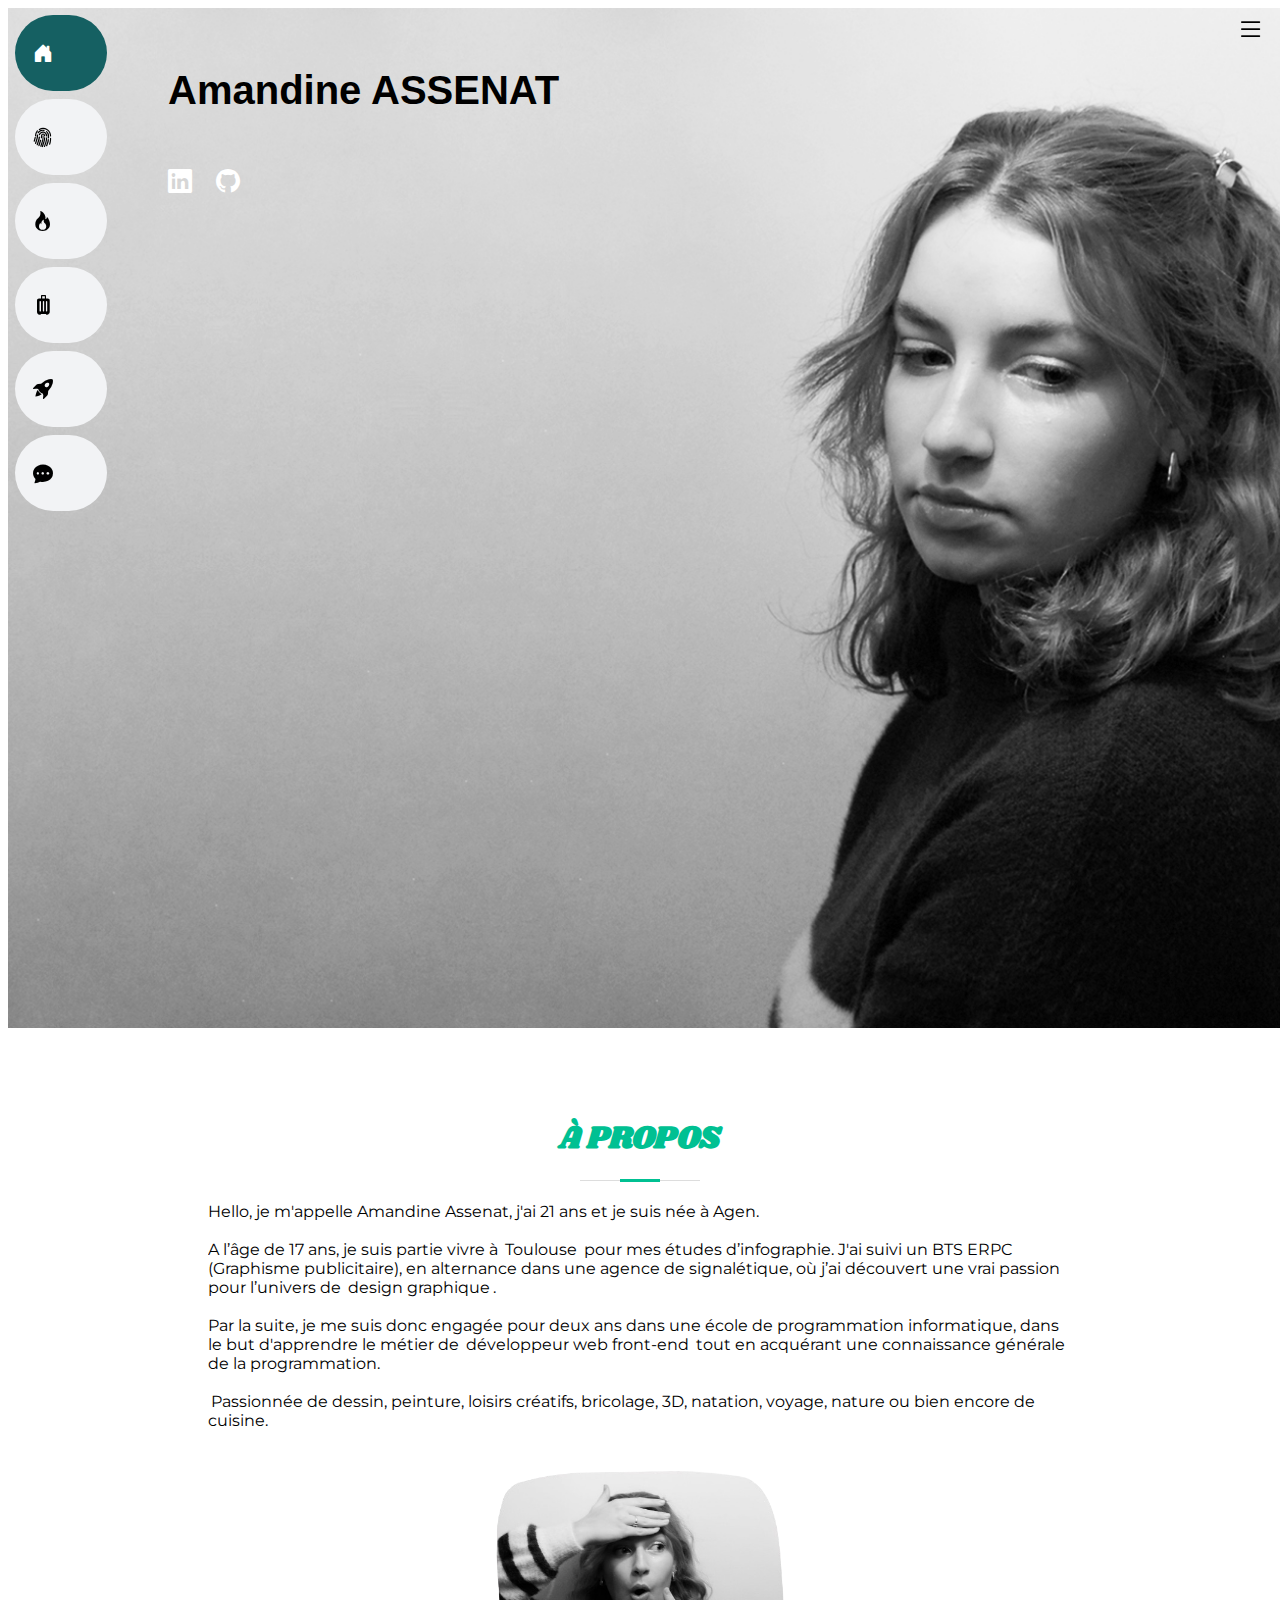
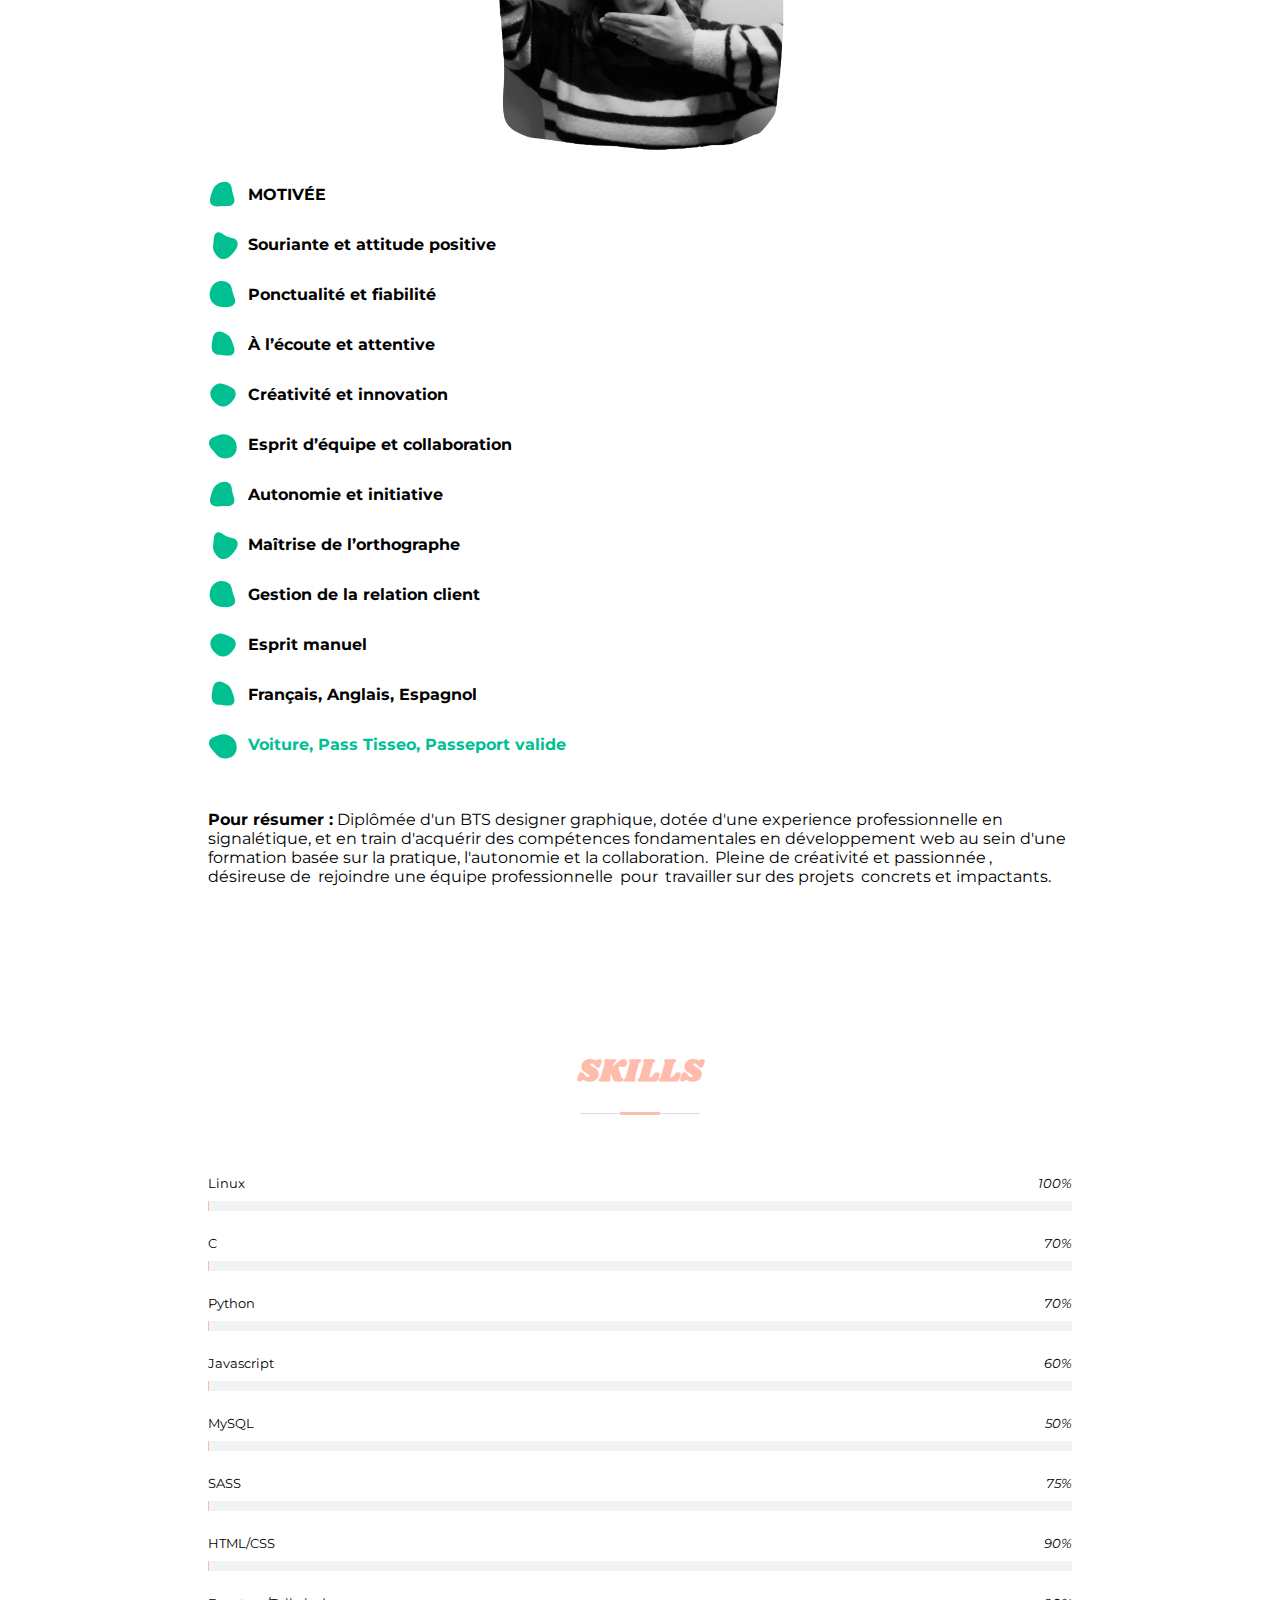
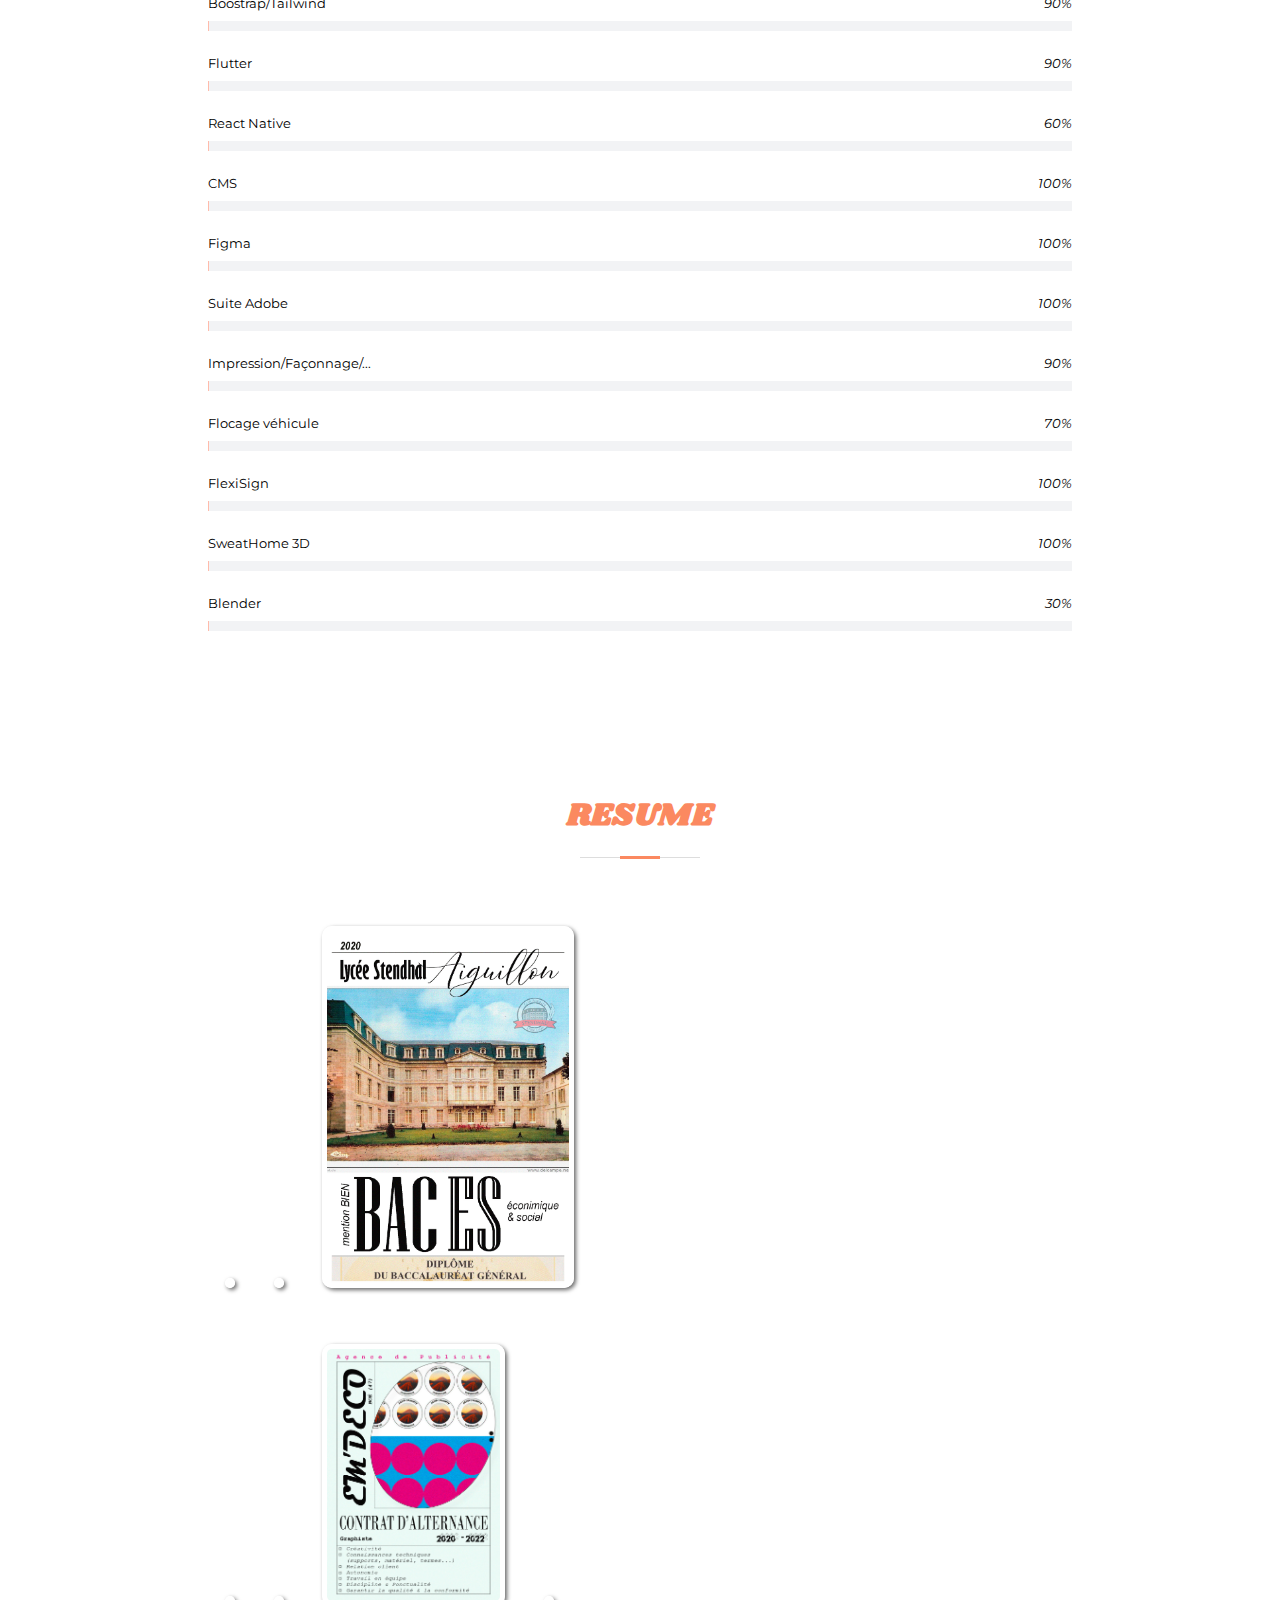
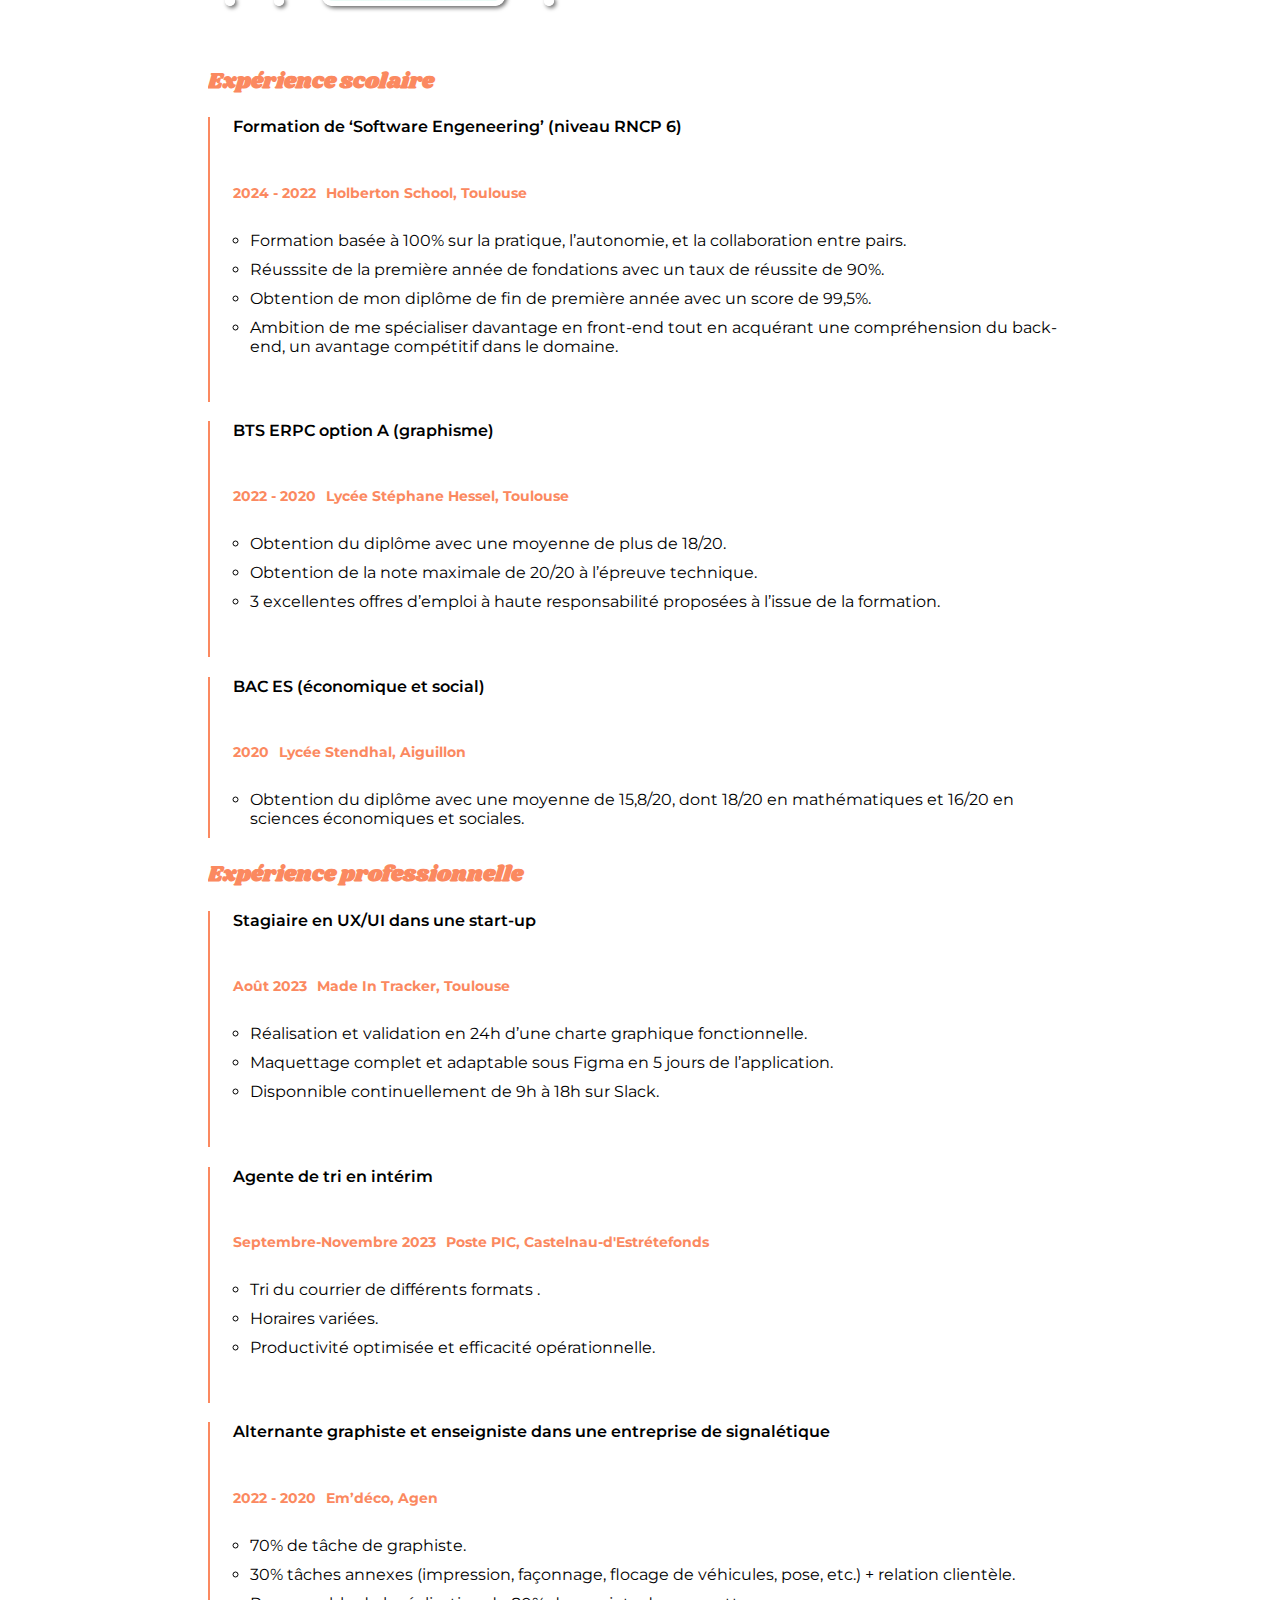
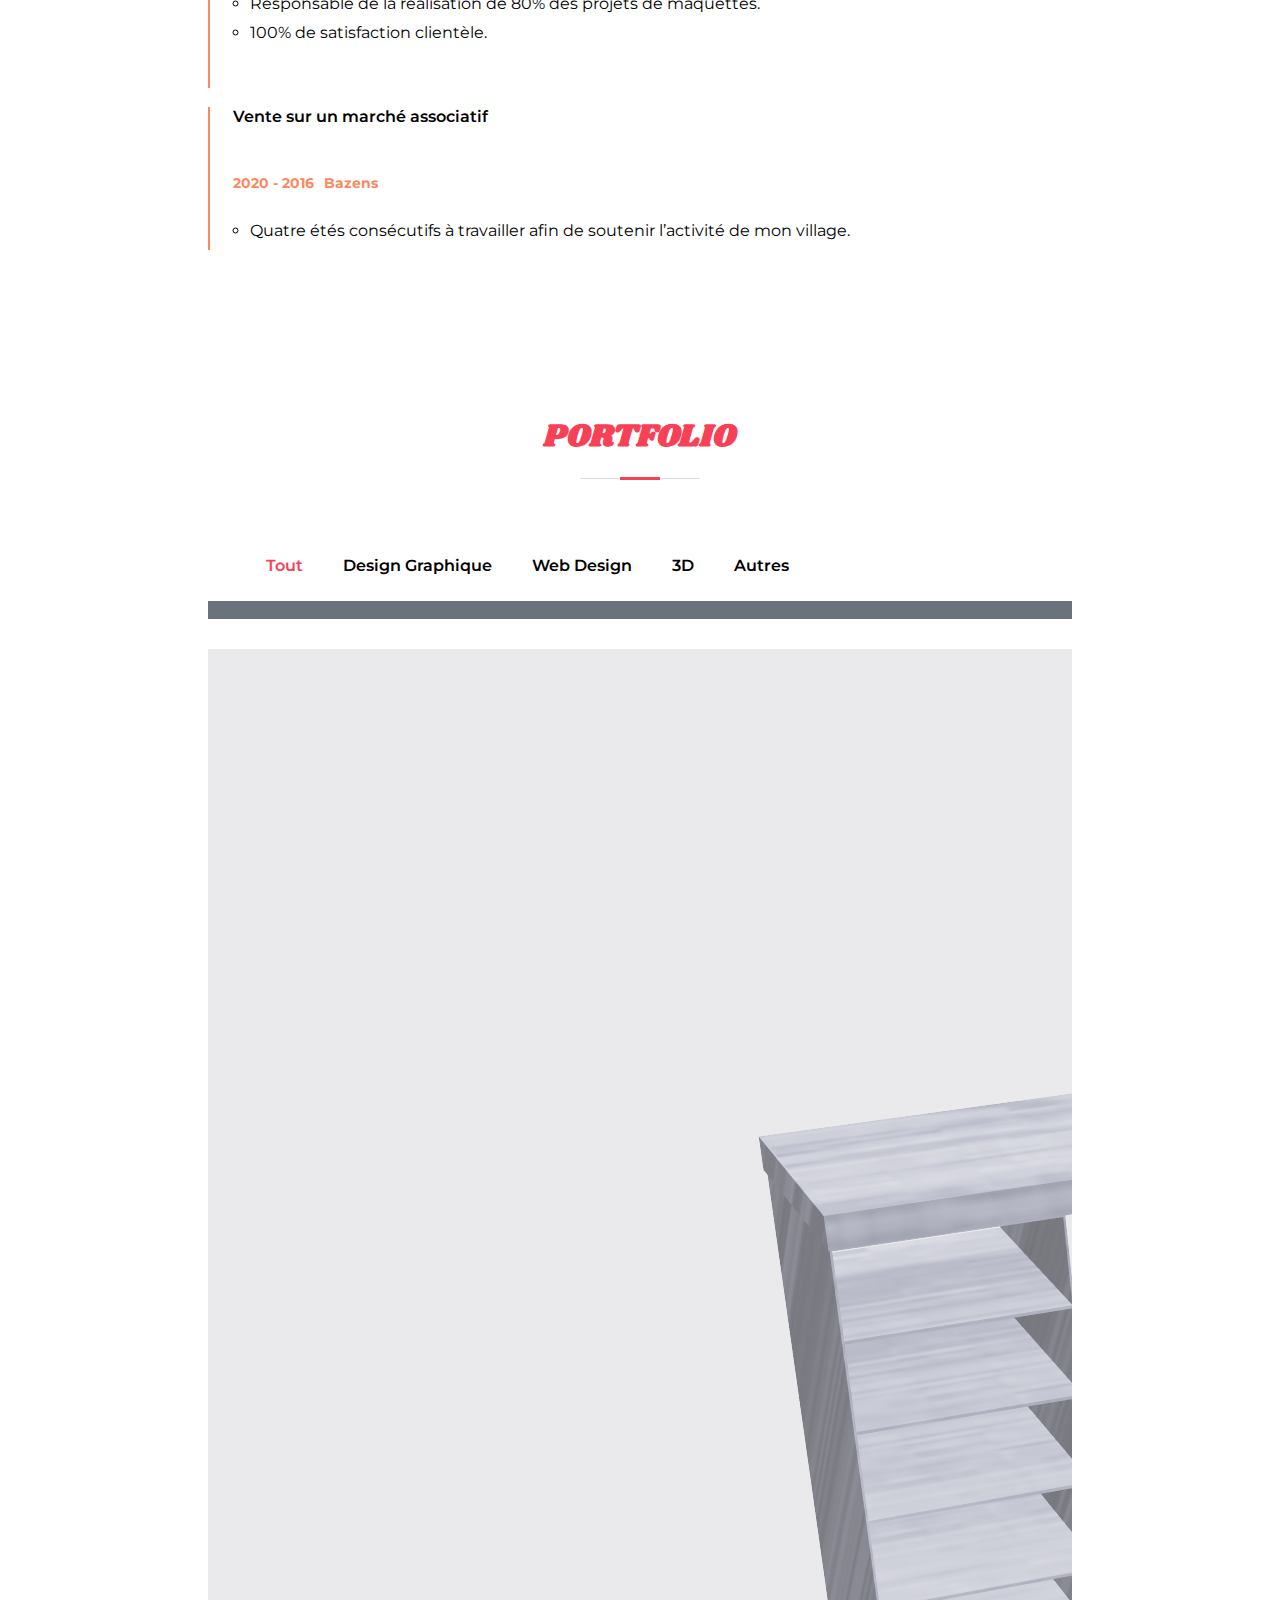
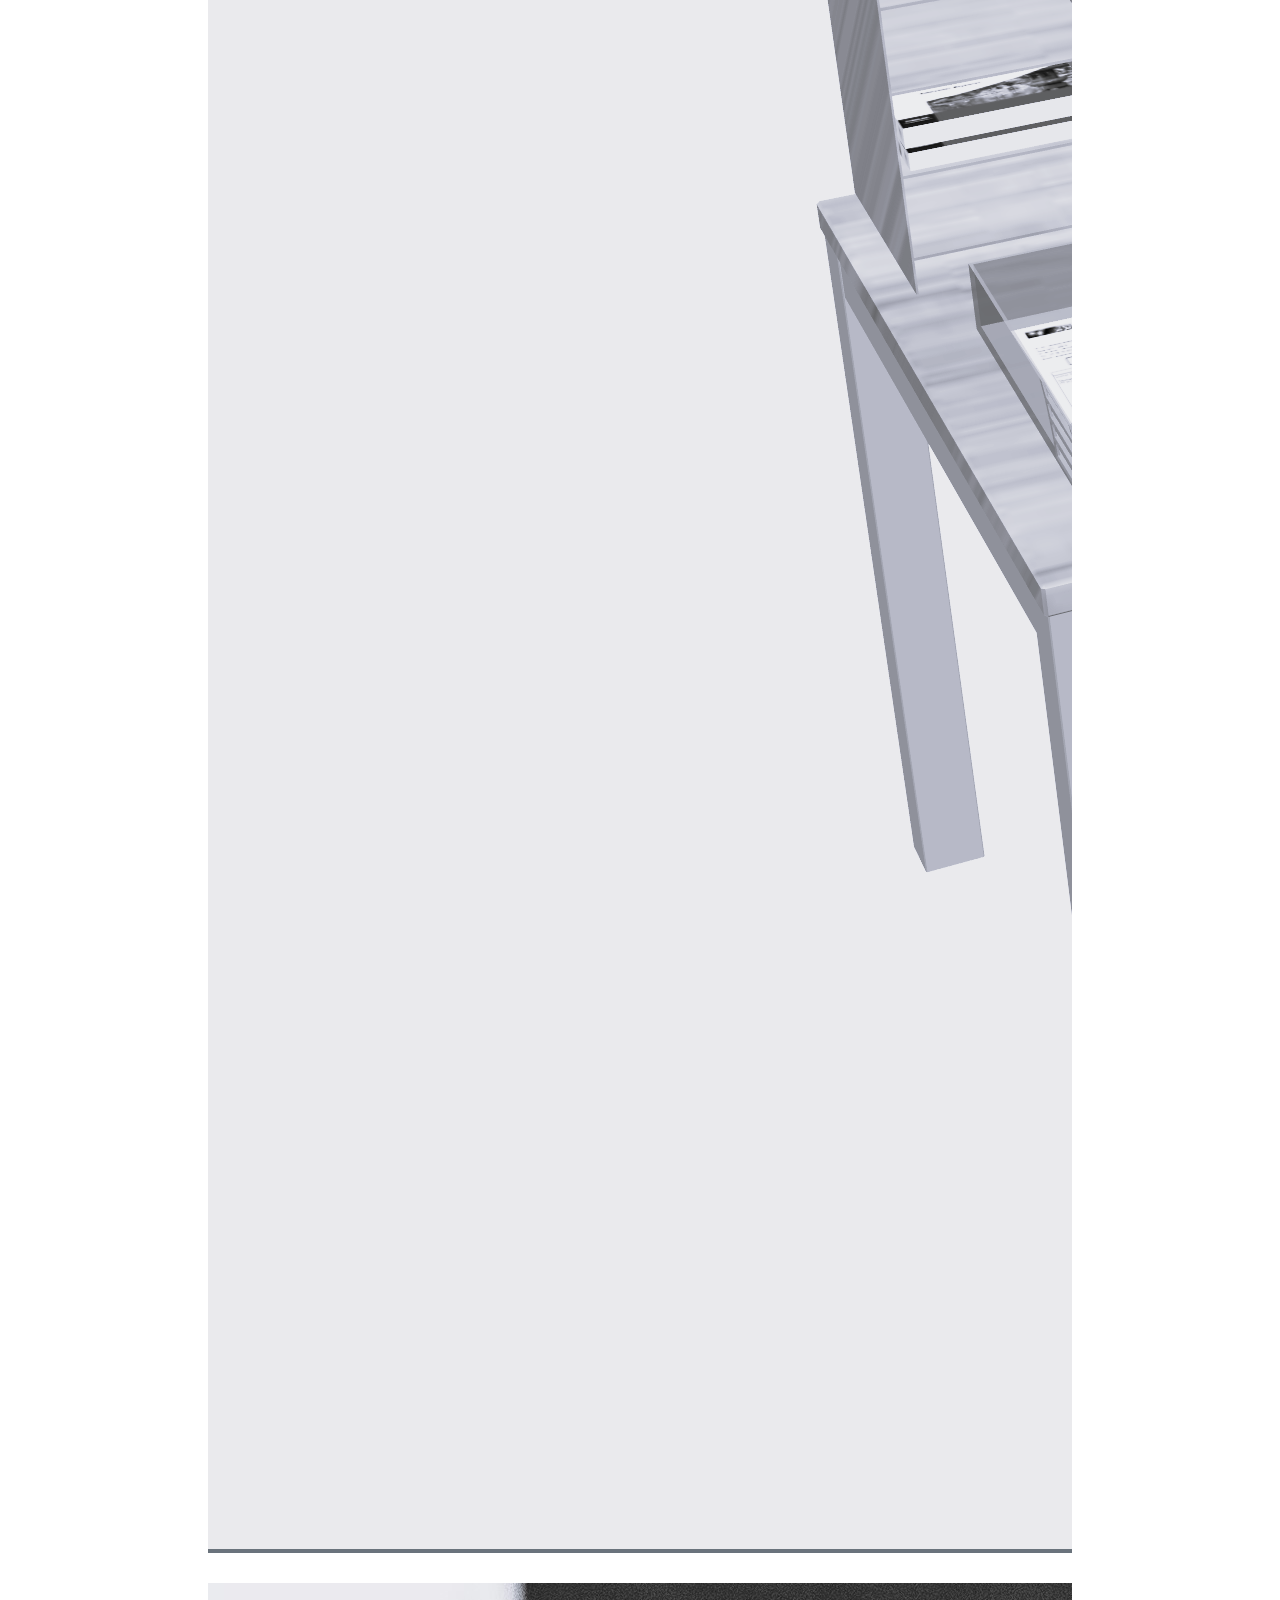
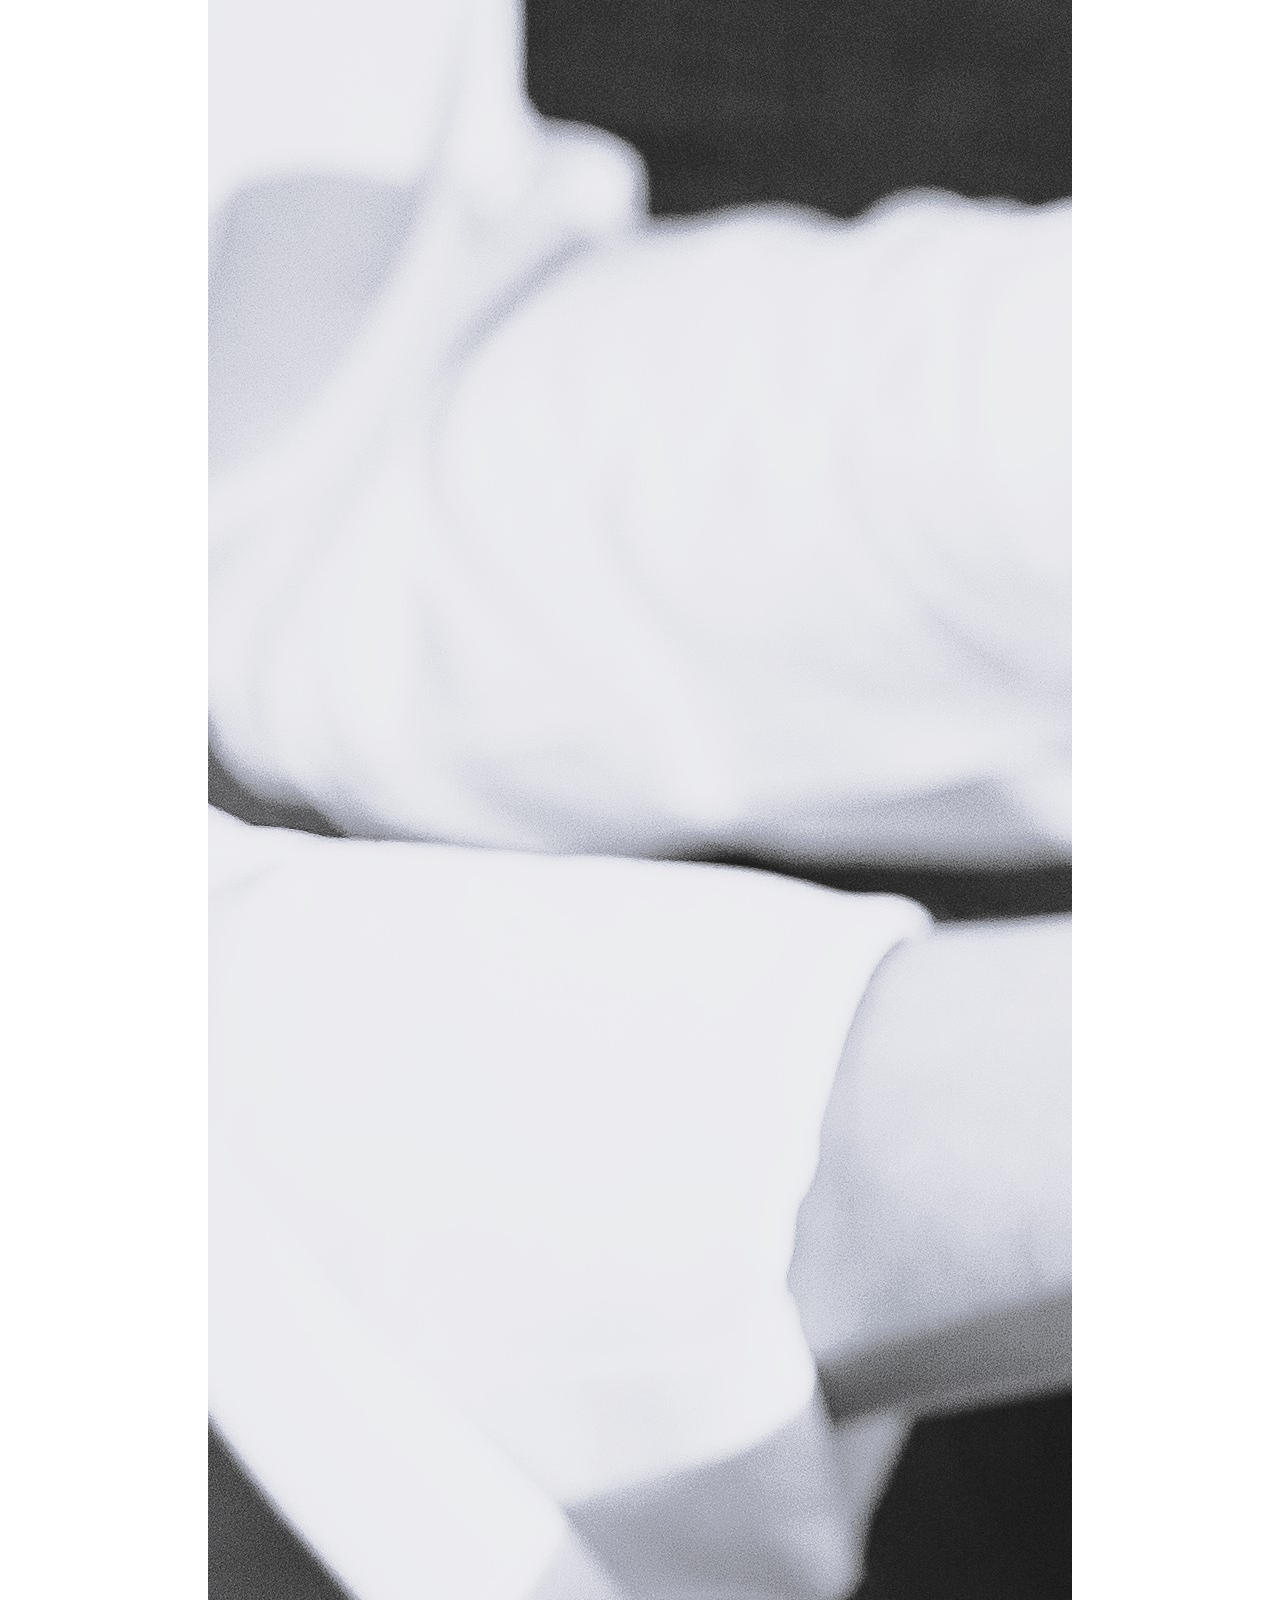
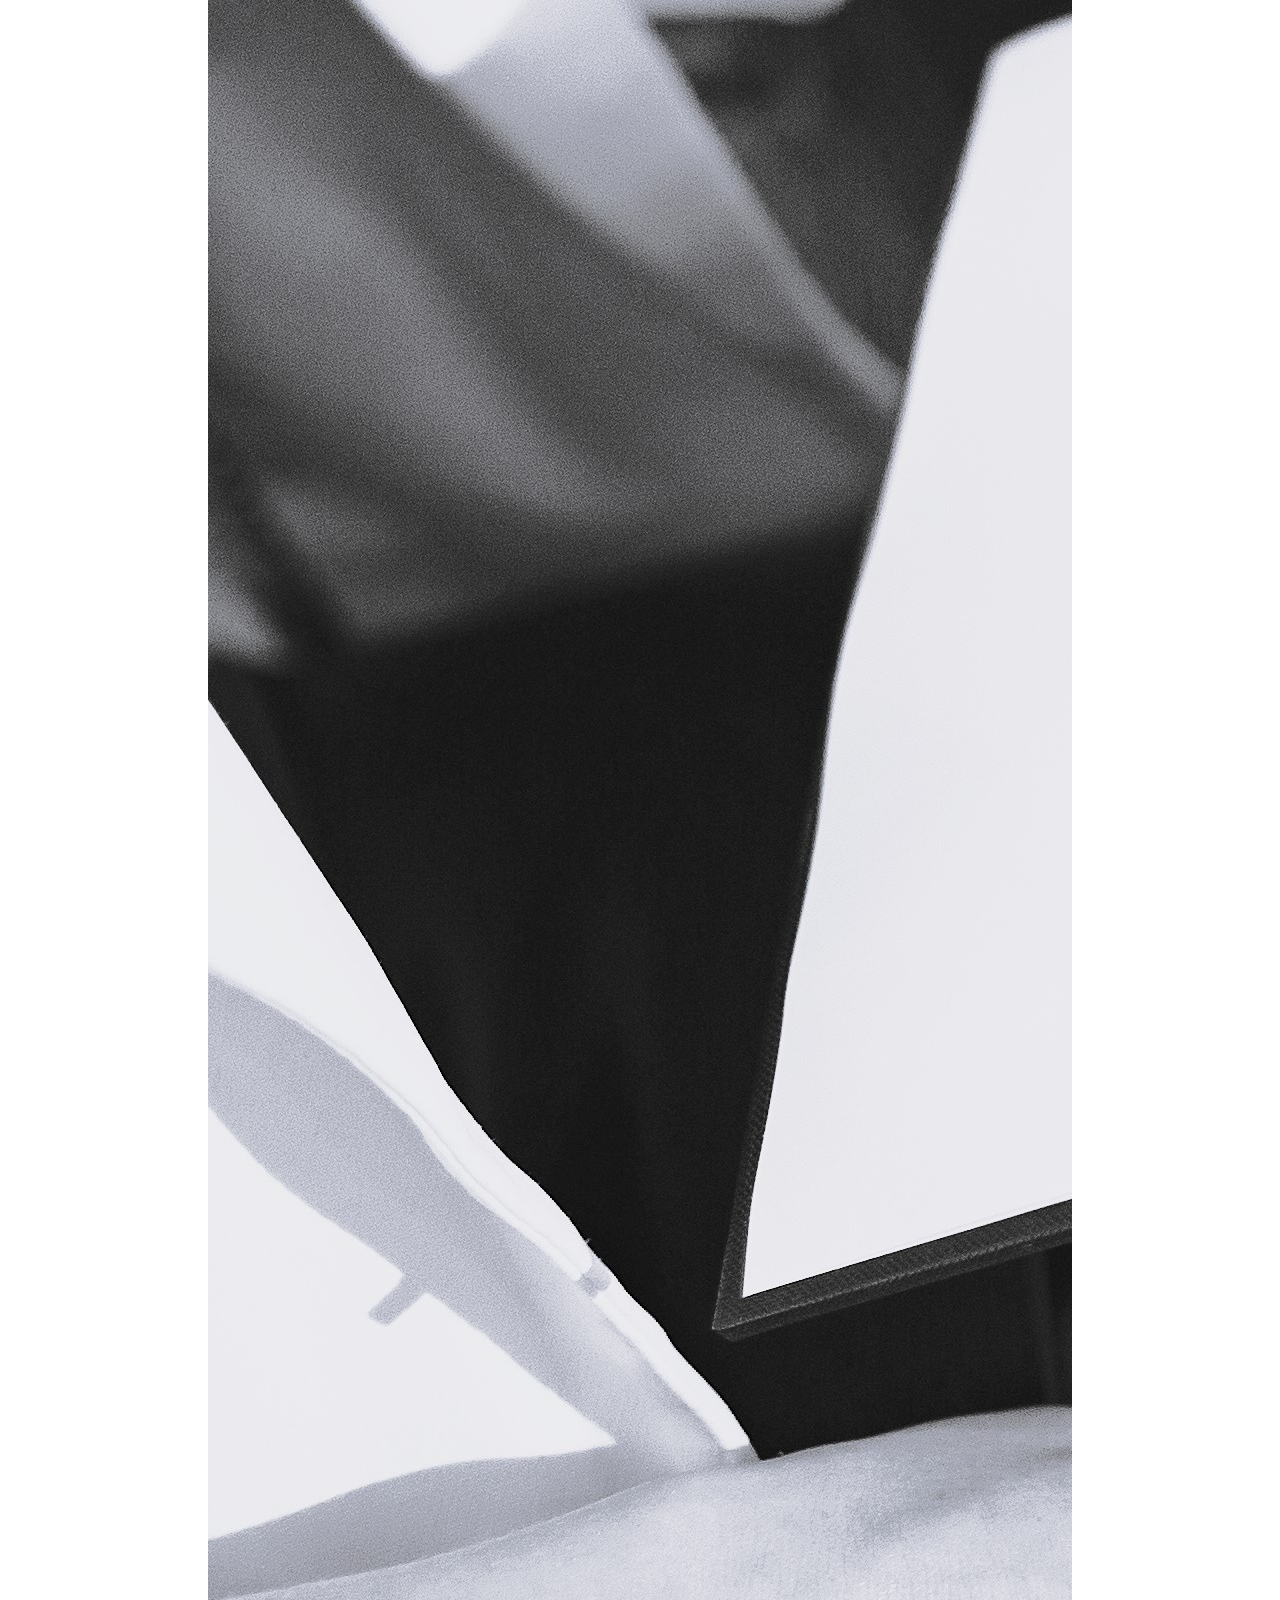
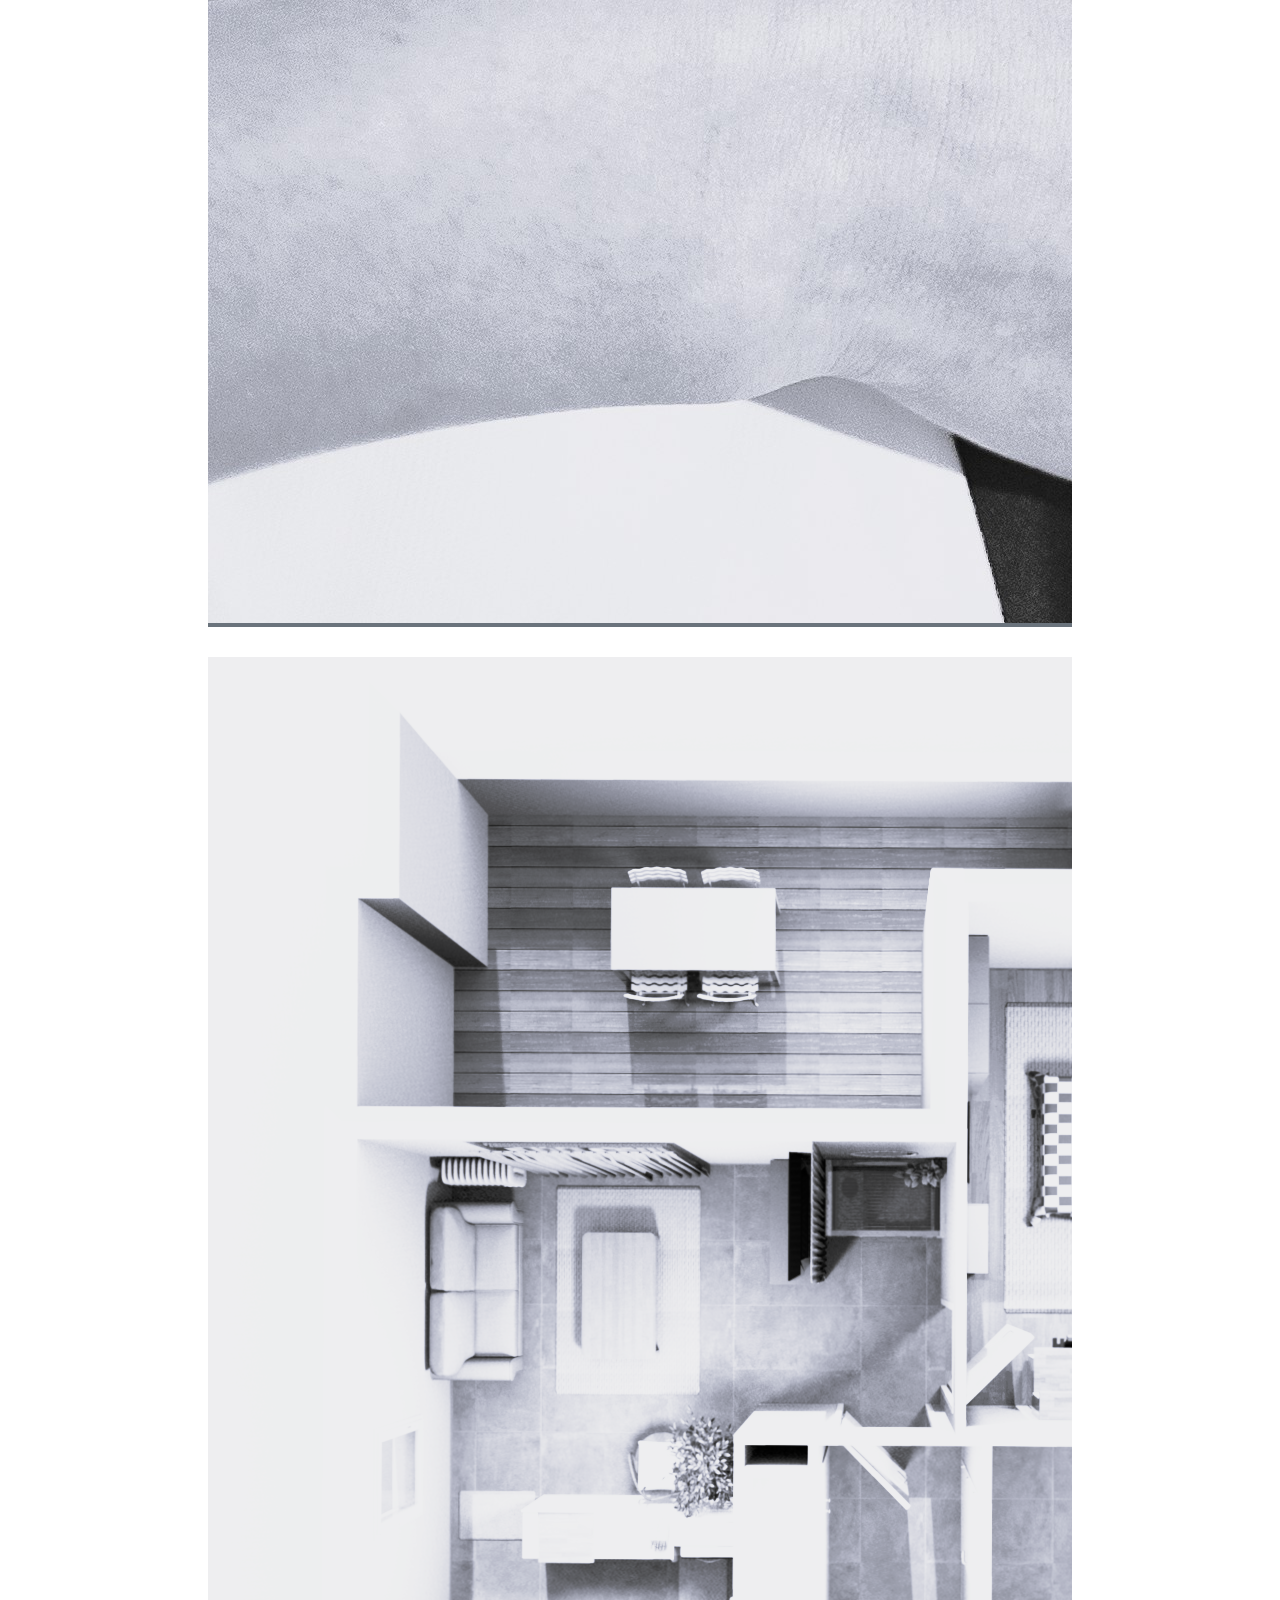
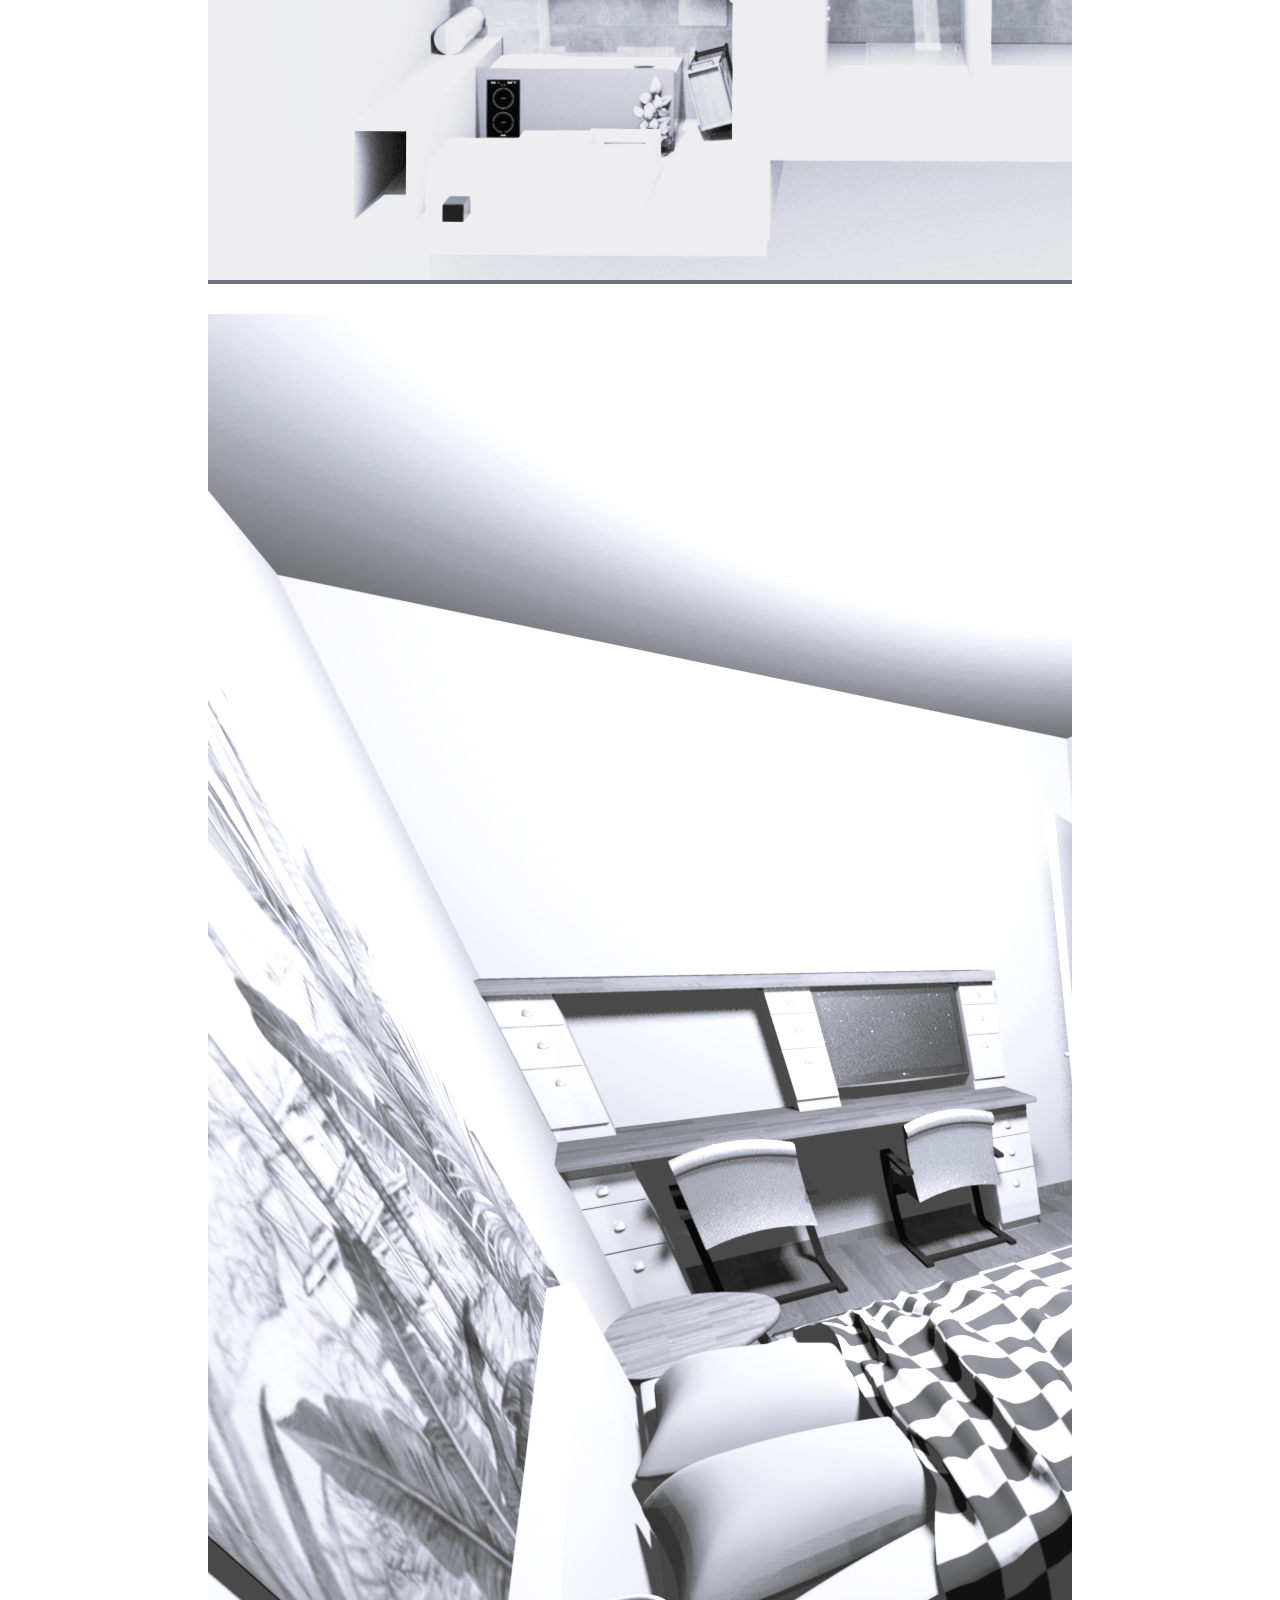
==== MyResume/index.html @ 790c38c0 "My portfolio" ====
<!DOCTYPE html>
<html lang="en">

<head>
  <meta charset="utf-8">
  <meta content="width=device-width, initial-scale=1.0" name="viewport">

  <title>Portfolio Amandine Assenat</title>
  <meta content="" name="description">
  <meta content="" name="keywords">

  <!-- Favicons -->
  <!-- CHANGE -->
  <link href="assets/img/favicon.png" rel="icon">
  <!-- CHANGE -->
  <link href="assets/img/apple-touch-icon.png" rel="apple-touch-icon">

  <!-- Google Fonts -->
  <link rel="preconnect" href="https://fonts.googleapis.com">
  <link rel="preconnect" href="https://fonts.gstatic.com" crossorigin>
  <!-- Montserrat -->
  <link href="https://fonts.googleapis.com/css2?family=Montserrat:ital,wght@0,100..900;1,100..900&display=swap"
    rel="stylesheet">
  <!-- Shrikhand -->
  <link href="https://fonts.googleapis.com/css2?family=Shrikhand&display=swap" rel="stylesheet">

  <!-- Boostrap Icons -->
  <link rel="stylesheet" href="https://cdn.jsdelivr.net/npm/bootstrap-icons@1.3.0/font/bootstrap-icons.css">


  <!-- Vendor CSS Files -->
  <link href="assets/vendor/aos/aos.css" rel="stylesheet">
  <link href="assets/vendor/bootstrap/css/bootstrap.min.css" rel="stylesheet">
  <link href="assets/vendor/bootstrap-icons/bootstrap-icons.css" rel="stylesheet">

  <!-- Template Main CSS File -->
  <link href="assets/css/style.css" rel="stylesheet">
</head>

<body>

  <!-- ======= Mobile nav toggle button ======= -->
  <i class="bi bi-list mobile-nav-toggle d-lg-none"></i>

  <!-- ======= Header ======= -->
  <header id="header" class="d-flex flex-column justify-content-center">

    <nav id="navbar" class="navbar nav-menu">
      <ul>
        <li><a href="#hero" class="nav-link nav-link1 scrollto active"><i class="bi-house-door-fill"></i>
            <span>Home</span></a></li>
        <li><a href="#about" class="nav-link nav-link2 scrollto"><i class="bi-fingerprint"></i> <span>À
              propos</span></a></li>
        <li><a href="#skills" class="nav-link nav-link3 scrollto"><i class="bi-fire"></i> <span>Mes
              compétences</span></a></li>
        <li><a href="#resume" class="nav-link nav-link4 scrollto"><i class="bi-suitcase-fill"></i> <span>Mon
              parcours</span></a></li>
        <li><a href="#portfolio" class="nav-link nav-link5 scrollto"><i class="bi-rocket-takeoff-fill"></i>
            <span>Portfolio</span></a></li>
        <li><a href="#contact" class="nav-link nav-link6 scrollto"><i class="bi-chat-dots-fill"></i>
            <span>Contact</span></a></li>
      </ul>
    </nav><!-- .nav-menu -->

  </header><!-- End Header -->

  <!-- ======= Hero Section ======= -->
  <section id="hero" class="d-flex flex-column justify-content-center">
    <div class="container" data-aos="zoom-in" data-aos-delay="100">
      <h1>Amandine ASSENAT</h1>
      <p><span class="typed" data-typed-items="Designer Graphique, Designer UX/UI, Developpeur Front-end"></span></p>
      <div class="social-links">
        <a href="https://www.linkedin.com/in/amandine-assenat-designer-graphique-developpeuse-front-end/"
          target="_blank" class="LinkedIn"><i class="bi-linkedin"></i></a>
        <a href="https://github.com/Amandine4731" target="_blank" class="Github"><i class="bi-github"></i></a>
      </div>
    </div>
  </section><!-- End Hero -->

  <main id="main">

    <!-- ======= About Section ======= -->
    <section id="about" class="about">
      <div class="container" data-aos="fade-up">

        <div class="section-title">
          <h2>À propos</h2>
          <p>Hello, je m'appelle Amandine Assenat, j'ai 21 ans et je suis née à Agen.<br><br>A l’âge de 17 ans, je suis
            partie vivre à <span>Toulouse</span> pour mes études d’infographie. J'ai suivi un BTS ERPC (Graphisme
            publicitaire), en alternance dans une agence de signalétique, où j’ai découvert une vrai passion pour
            l’univers de <span>design graphique</span>.<br><br>Par la suite, je me suis donc engagée pour deux ans dans
            une école de programmation informatique, dans le but d'apprendre le métier de <span>développeur web
              front-end</span> tout en acquérant une connaissance générale de la programmation.<br><br><span>Passionnée
              de dessin, peinture, loisirs créatifs, bricolage, 3D, natation, voyage, nature ou bien encore de
              cuisine.</span></p>

        </div>

        <div class="about-img-text row">
          <div class="img-about col-lg-4">
            <img src="assets/img/profile-img.png" class="img-fluid" alt="" width="300px">
          </div>
          <div class="col-lg-8 pt-lg-0 content">
            <div class="row">
              <div class="col-lg-6">
                <ul>
                  <li><svg width="30" height="30" viewBox="0 0 600 600" xmlns="http://www.w3.org/2000/svg">
                      <path stroke="none" stroke-width="0" fill="#f5f5f5"
                        d="M300,521.0016835830174C376.1290562159157,517.8887921683347,466.0731472004068,529.7835943286574,510.70327084640275,468.03025145048787C554.3714126377745,407.6079735673963,508.03601936045806,328.9844924480964,491.2728898941984,256.3432110539036C474.5976632858925,184.082847569629,479.9380746630129,96.60480741107993,416.23090153303,58.64404602377083C348.86323505073057,18.502131276798302,261.93793281208167,40.57373210992963,193.5410806939664,78.93577620505333C130.42746243093433,114.334589627462,98.30271207620316,179.96522072025542,76.75703585869454,249.04625023123273C51.97151888228291,328.5150500222984,13.704378332031375,421.85034740162234,66.52175969318436,486.19268352777647C119.04800174914682,550.1803526380478,217.28368757567262,524.383925680826,300,521.0016835830174">
                      </path>
                    </svg>
                    <b>MOTIVÉE</b>
                  </li>
                  <li><svg width="30" height="30" viewBox="0 0 600 600" xmlns="http://www.w3.org/2000/svg">
                      <path stroke="none" stroke-width="0" fill="#f5f5f5"
                        d="M300,582.0697525312426C382.5290701553225,586.8405444964366,449.9789794690241,525.3245884688669,502.5850820975895,461.55621195738473C556.606425686781,396.0723002908107,615.8543463187945,314.28637112970534,586.6730223649479,234.56875336149918C558.9533121215079,158.8439757836574,454.9685369536778,164.00468322053177,381.49747125262974,130.76875717737553C312.15926192815925,99.40240125094834,248.97055460311594,18.661163978235184,179.8680185752513,50.54337015887873C110.5421016452524,82.52863877960104,119.82277516462835,180.83849132639028,109.12597500060166,256.43424936330496C100.08760227029461,320.3096726198365,92.17705696193138,384.0621239912766,124.79988738764834,439.7174275375508C164.83382741302287,508.01625554203684,220.96474134820875,577.5009287672846,300,582.0697525312426">
                      </path>
                    </svg>
                    <b>Souriante et attitude positive</b>
                  </li>
                  <li><svg width="30" height="30" viewBox="0 0 600 600" xmlns="http://www.w3.org/2000/svg">
                      <path stroke="none" stroke-width="0" fill="#f5f5f5"
                        d="M300,541.5067337569781C382.14930387511276,545.0595476570109,479.8736841581634,548.3450877840088,526.4010558755058,480.5488172755941C571.5218469581645,414.80211281144784,517.5187510058486,332.0715597781072,496.52539010469104,255.14436215662573C477.37192572678356,184.95920475031193,473.57363656557914,105.61284051026155,413.0603344069578,65.22779650032875C343.27470386102294,18.654635553484475,251.2091493199835,5.337323636656869,175.0934190732945,40.62881213300186C97.87086631185822,76.43348514350839,51.98124368387456,156.15599469081315,36.44837278890362,239.84606092416172C21.716077023791087,319.22268207091537,43.775223500013084,401.1760424656574,96.891909868211,461.97329694683043C147.22146801428983,519.5804099606455,223.5754009179313,538.201503339737,300,541.5067337569781">
                      </path>
                    </svg>
                    <b>Ponctualité et fiabilité</b>
                  </li>
                  <li><svg width="30" height="30" viewBox="0 0 600 600" xmlns="http://www.w3.org/2000/svg">
                      <path stroke="none" stroke-width="0" fill="#f5f5f5"
                        d="M300,503.46388370962813C374.79870501325706,506.71871716319447,464.8034551963731,527.1746412648533,510.4981551193396,467.86667711651364C555.9287308511215,408.9015244558933,512.6030010748507,327.5744911775523,490.211057578863,256.5855673507754C471.097692560561,195.9906835881958,447.69079081568157,138.11976852964426,395.19560036434837,102.3242989838813C329.3053358748298,57.3949838291264,248.02791733380457,8.279543830951368,175.87071277845988,42.242879143198664C103.41431057327972,76.34704239035025,93.79494320519305,170.9812938413882,81.28167332365135,250.07896920659033C70.17666984294237,320.27484674793965,64.84698225790005,396.69656628748305,111.28512138212992,450.4950937839243C156.20124167950087,502.5303643271138,231.32542653798444,500.4755392045468,300,503.46388370962813">
                      </path>
                    </svg>
                    <b>À l’écoute et attentive</b>
                  </li>
                  <li><svg width="30" height="30" viewBox="0 0 600 600" xmlns="http://www.w3.org/2000/svg">
                      <path stroke="none" stroke-width="0" fill="#f5f5f5"
                        d="M300,532.3542879108572C369.38199826031484,532.3153073249985,429.10787420159085,491.63046689027357,474.5244479745417,439.17860296908856C522.8885846962883,383.3225815378663,569.1668002868075,314.3205725914397,550.7432151929288,242.7694973846089C532.6665558377875,172.5657663291529,456.2379748765914,142.6223662098291,390.3689995646985,112.34683881706744C326.66090330228417,83.06452184765237,258.84405631176094,53.51806209861945,193.32584062364296,78.48882559362697C121.61183558270385,105.82097193414197,62.805066853699245,167.19869350419734,48.57481801355237,242.6138429142374C34.843463184063346,315.3850353017275,76.69343916112496,383.4422959591041,125.22947124332185,439.3748458443577C170.7312796277747,491.8107796887764,230.57421082200815,532.3932930995766,300,532.3542879108572">
                      </path>
                    </svg>
                    <b>Créativité et innovation</b>
                  </li>
                  <li><svg width="30" height="30" viewBox="0 0 600 600" xmlns="http://www.w3.org/2000/svg">
                      <path stroke="none" stroke-width="0" fill="#f5f5f5"
                        d="M300,566.797414625762C385.7384707136149,576.1784315230908,478.7894351017131,552.8928747891023,531.9192734346935,484.94944893311C584.6109503024035,417.5663521118492,582.489472248146,322.67544863468447,553.9536738515405,242.03673114598146C529.1557734026468,171.96086150256528,465.24506316201064,127.66468636344209,395.9583748389544,100.7403814666027C334.2173773831606,76.7482773500951,269.4350130405921,84.62216499799875,207.1952322260088,107.2889140133804C132.92018162631612,134.33871894543012,41.79353780512637,160.00259165414826,22.644507872594943,236.69541883565114C3.319112789854554,314.0945973066697,72.72355303640163,379.243833228382,124.04198916343866,440.3218312028393C172.9286146004772,498.5055451809895,224.45579914871206,558.5317968840102,300,566.797414625762">
                      </path>
                    </svg>
                    <b>Esprit d’équipe et collaboration</b>
                  </li>
                </ul>
              </div>
              <div class="col-lg-6">
                <ul>
                  <li><svg width="30" height="30" viewBox="0 0 600 600" xmlns="http://www.w3.org/2000/svg">
                      <path stroke="none" stroke-width="0" fill="#f5f5f5"
                        d="M300,521.0016835830174C376.1290562159157,517.8887921683347,466.0731472004068,529.7835943286574,510.70327084640275,468.03025145048787C554.3714126377745,407.6079735673963,508.03601936045806,328.9844924480964,491.2728898941984,256.3432110539036C474.5976632858925,184.082847569629,479.9380746630129,96.60480741107993,416.23090153303,58.64404602377083C348.86323505073057,18.502131276798302,261.93793281208167,40.57373210992963,193.5410806939664,78.93577620505333C130.42746243093433,114.334589627462,98.30271207620316,179.96522072025542,76.75703585869454,249.04625023123273C51.97151888228291,328.5150500222984,13.704378332031375,421.85034740162234,66.52175969318436,486.19268352777647C119.04800174914682,550.1803526380478,217.28368757567262,524.383925680826,300,521.0016835830174">
                      </path>
                    </svg>
                    <b>Autonomie et initiative</b>
                  </li>
                  <li><svg width="30" height="30" viewBox="0 0 600 600" xmlns="http://www.w3.org/2000/svg">
                      <path stroke="none" stroke-width="0" fill="#f5f5f5"
                        d="M300,582.0697525312426C382.5290701553225,586.8405444964366,449.9789794690241,525.3245884688669,502.5850820975895,461.55621195738473C556.606425686781,396.0723002908107,615.8543463187945,314.28637112970534,586.6730223649479,234.56875336149918C558.9533121215079,158.8439757836574,454.9685369536778,164.00468322053177,381.49747125262974,130.76875717737553C312.15926192815925,99.40240125094834,248.97055460311594,18.661163978235184,179.8680185752513,50.54337015887873C110.5421016452524,82.52863877960104,119.82277516462835,180.83849132639028,109.12597500060166,256.43424936330496C100.08760227029461,320.3096726198365,92.17705696193138,384.0621239912766,124.79988738764834,439.7174275375508C164.83382741302287,508.01625554203684,220.96474134820875,577.5009287672846,300,582.0697525312426">
                      </path>
                    </svg>
                    <b>Maîtrise de l’orthographe</b>
                  </li>
                  <li><svg width="30" height="30" viewBox="0 0 600 600" xmlns="http://www.w3.org/2000/svg">
                      <path stroke="none" stroke-width="0" fill="#f5f5f5"
                        d="M300,541.5067337569781C382.14930387511276,545.0595476570109,479.8736841581634,548.3450877840088,526.4010558755058,480.5488172755941C571.5218469581645,414.80211281144784,517.5187510058486,332.0715597781072,496.52539010469104,255.14436215662573C477.37192572678356,184.95920475031193,473.57363656557914,105.61284051026155,413.0603344069578,65.22779650032875C343.27470386102294,18.654635553484475,251.2091493199835,5.337323636656869,175.0934190732945,40.62881213300186C97.87086631185822,76.43348514350839,51.98124368387456,156.15599469081315,36.44837278890362,239.84606092416172C21.716077023791087,319.22268207091537,43.775223500013084,401.1760424656574,96.891909868211,461.97329694683043C147.22146801428983,519.5804099606455,223.5754009179313,538.201503339737,300,541.5067337569781">
                      </path>
                    </svg>
                    <b>Gestion de la relation client</b>
                  </li>
                  <li><svg width="30" height="30" viewBox="0 0 600 600" xmlns="http://www.w3.org/2000/svg">
                      <path stroke="none" stroke-width="0" fill="#f5f5f5"
                        d="M300,532.3542879108572C369.38199826031484,532.3153073249985,429.10787420159085,491.63046689027357,474.5244479745417,439.17860296908856C522.8885846962883,383.3225815378663,569.1668002868075,314.3205725914397,550.7432151929288,242.7694973846089C532.6665558377875,172.5657663291529,456.2379748765914,142.6223662098291,390.3689995646985,112.34683881706744C326.66090330228417,83.06452184765237,258.84405631176094,53.51806209861945,193.32584062364296,78.48882559362697C121.61183558270385,105.82097193414197,62.805066853699245,167.19869350419734,48.57481801355237,242.6138429142374C34.843463184063346,315.3850353017275,76.69343916112496,383.4422959591041,125.22947124332185,439.3748458443577C170.7312796277747,491.8107796887764,230.57421082200815,532.3932930995766,300,532.3542879108572">
                      </path>
                    </svg>
                    <b>Esprit manuel</b>
                  </li>
                  <li><svg width="30" height="30" viewBox="0 0 600 600" xmlns="http://www.w3.org/2000/svg">
                      <path stroke="none" stroke-width="0" fill="#f5f5f5"
                        d="M300,503.46388370962813C374.79870501325706,506.71871716319447,464.8034551963731,527.1746412648533,510.4981551193396,467.86667711651364C555.9287308511215,408.9015244558933,512.6030010748507,327.5744911775523,490.211057578863,256.5855673507754C471.097692560561,195.9906835881958,447.69079081568157,138.11976852964426,395.19560036434837,102.3242989838813C329.3053358748298,57.3949838291264,248.02791733380457,8.279543830951368,175.87071277845988,42.242879143198664C103.41431057327972,76.34704239035025,93.79494320519305,170.9812938413882,81.28167332365135,250.07896920659033C70.17666984294237,320.27484674793965,64.84698225790005,396.69656628748305,111.28512138212992,450.4950937839243C156.20124167950087,502.5303643271138,231.32542653798444,500.4755392045468,300,503.46388370962813">
                      </path>
                    </svg>
                    <b>Français, Anglais, Espagnol</b>
                  </li>
                  <li><svg width="30" height="30" viewBox="0 0 600 600" xmlns="http://www.w3.org/2000/svg">
                      <path stroke="none" stroke-width="0" fill="#f5f5f5"
                        d="M300,566.797414625762C385.7384707136149,576.1784315230908,478.7894351017131,552.8928747891023,531.9192734346935,484.94944893311C584.6109503024035,417.5663521118492,582.489472248146,322.67544863468447,553.9536738515405,242.03673114598146C529.1557734026468,171.96086150256528,465.24506316201064,127.66468636344209,395.9583748389544,100.7403814666027C334.2173773831606,76.7482773500951,269.4350130405921,84.62216499799875,207.1952322260088,107.2889140133804C132.92018162631612,134.33871894543012,41.79353780512637,160.00259165414826,22.644507872594943,236.69541883565114C3.319112789854554,314.0945973066697,72.72355303640163,379.243833228382,124.04198916343866,440.3218312028393C172.9286146004772,498.5055451809895,224.45579914871206,558.5317968840102,300,566.797414625762">
                      </path>
                    </svg>
                    <b id="commute">Voiture, Pass Tisseo, Passeport valide</b>
                  </li>
                </ul>
              </div>
            </div>
          </div>
        </div>
        <p class="to-summarize"><b>Pour résumer :</b> Diplômée d'un BTS designer graphique, dotée d'une experience
          professionnelle en signalétique, et en train d'acquérir des compétences fondamentales en développement web au
          sein d'une formation basée sur la pratique, l'autonomie et la collaboration.
          <span>Pleine de créativité et passionnée</span>, désireuse de <span>rejoindre une équipe
            professionnelle</span> pour <span>travailler sur des projets</span> concrets et impactants.
        </p>
      </div>
    </section><!-- End About Section -->

    <!-- ======= Skills Section ======= -->
    <section id="skills" class="skills section-bg">
      <div class="container" data-aos="fade-up">

        <div class="section-title">
          <h2>Skills</h2>
        </div>

        <div class="row skills-content">

          <div class="col">
            <div class="progress">
              <span class="skill">Linux <i class="val">100%</i></span>
              <div class="progress-bar-wrap">
                <div class="progress-bar" role="progressbar" aria-valuenow="100" aria-valuemin="0" aria-valuemax="100">
                </div>
              </div>
            </div>

            <div class="progress">
              <span class="skill">C <i class="val">70%</i></span>
              <div class="progress-bar-wrap">
                <div class="progress-bar" role="progressbar" aria-valuenow="90" aria-valuemin="0" aria-valuemax="100">
                </div>
              </div>
            </div>

            <div class="progress">
              <span class="skill">Python <i class="val">70%</i></span>
              <div class="progress-bar-wrap">
                <div class="progress-bar" role="progressbar" aria-valuenow="75" aria-valuemin="0" aria-valuemax="100">
                </div>
              </div>
            </div>

            <div class="progress">
              <span class="skill">Javascript <i class="val">60%</i></span>
              <div class="progress-bar-wrap">
                <div class="progress-bar" role="progressbar" aria-valuenow="75" aria-valuemin="0" aria-valuemax="100">
                </div>
              </div>
            </div>

            <div class="progress">
              <span class="skill">MySQL <i class="val">50%</i></span>
              <div class="progress-bar-wrap">
                <div class="progress-bar" role="progressbar" aria-valuenow="75" aria-valuemin="0" aria-valuemax="100">
                </div>
              </div>
            </div>

            <div class="progress">
              <span class="skill">SASS <i class="val">75%</i></span>
              <div class="progress-bar-wrap">
                <div class="progress-bar" role="progressbar" aria-valuenow="75" aria-valuemin="0" aria-valuemax="100">
                </div>
              </div>
            </div>

          </div>

          <div class="col">

            <div class="progress">
              <span class="skill">HTML/CSS <i class="val">90%</i></span>
              <div class="progress-bar-wrap">
                <div class="progress-bar" role="progressbar" aria-valuenow="80" aria-valuemin="0" aria-valuemax="100">
                </div>
              </div>
            </div>

            <div class="progress">
              <span class="skill">Boostrap/Tailwind <i class="val">90%</i></span>
              <div class="progress-bar-wrap">
                <div class="progress-bar" role="progressbar" aria-valuenow="90" aria-valuemin="0" aria-valuemax="100">
                </div>
              </div>
            </div>

            <div class="progress">
              <span class="skill">Flutter <i class="val">90%</i></span>
              <div class="progress-bar-wrap">
                <div class="progress-bar" role="progressbar" aria-valuenow="55" aria-valuemin="0" aria-valuemax="100">
                </div>
              </div>
            </div>

            <div class="progress">
              <span class="skill">React Native <i class="val">60%</i></span>
              <div class="progress-bar-wrap">
                <div class="progress-bar" role="progressbar" aria-valuenow="55" aria-valuemin="0" aria-valuemax="100">
                </div>
              </div>
            </div>

            <div class="progress">
              <span class="skill">CMS <i class="val">100%</i></span>
              <div class="progress-bar-wrap">
                <div class="progress-bar" role="progressbar" aria-valuenow="55" aria-valuemin="0" aria-valuemax="100">
                </div>
              </div>
            </div>

            <div class="progress">
              <span class="skill">Figma <i class="val">100%</i></span>
              <div class="progress-bar-wrap">
                <div class="progress-bar" role="progressbar" aria-valuenow="55" aria-valuemin="0" aria-valuemax="100">
                </div>
              </div>
            </div>
          </div>

          <div class="col">

            <div class="progress">
              <span class="skill">Suite Adobe <i class="val">100%</i></span>
              <div class="progress-bar-wrap">
                <div class="progress-bar" role="progressbar" aria-valuenow="80" aria-valuemin="0" aria-valuemax="100">
                </div>
              </div>
            </div>

            <div class="progress">
              <span class="skill">Impression/Façonnage/... <i class="val">90%</i></span>
              <div class="progress-bar-wrap">
                <div class="progress-bar" role="progressbar" aria-valuenow="90" aria-valuemin="0" aria-valuemax="100">
                </div>
              </div>
            </div>

            <div class="progress">
              <span class="skill">Flocage véhicule <i class="val">70%</i></span>
              <div class="progress-bar-wrap">
                <div class="progress-bar" role="progressbar" aria-valuenow="55" aria-valuemin="0" aria-valuemax="100">
                </div>
              </div>
            </div>

            <div class="progress">
              <span class="skill">FlexiSign <i class="val">100%</i></span>
              <div class="progress-bar-wrap">
                <div class="progress-bar" role="progressbar" aria-valuenow="55" aria-valuemin="0" aria-valuemax="100">
                </div>
              </div>
            </div>

            <div class="progress">
              <span class="skill">SweatHome 3D <i class="val">100%</i></span>
              <div class="progress-bar-wrap">
                <div class="progress-bar" role="progressbar" aria-valuenow="55" aria-valuemin="0" aria-valuemax="100">
                </div>
              </div>
            </div>

            <div class="progress">
              <span class="skill">Blender <i class="val">30%</i></span>
              <div class="progress-bar-wrap">
                <div class="progress-bar" role="progressbar" aria-valuenow="55" aria-valuemin="0" aria-valuemax="100">
                </div>
              </div>
            </div>
          </div>
        </div>
      </div>
    </section><!-- End Skills Section -->

    <!-- ======= Resume Section ======= -->
    <section id="resume" class="resume">
      <div class="container" data-aos="fade-up">

        <div class="section-title">
          <h2>Resume</h2>
        </div>
        <div class="posters-row">
          <div class="col">
            <a href="https://www.holbertonschool.fr/programme/specialisations/full-stack?_gl=1*ezsrgf*_up*MQ..&gclid=CjwKCAjwrcKxBhBMEiwAIVF8rO0emxx7B_g_UryvPlRhD3UxV2IEqohUtcSVKGcytmfOcC0Fhbu46BoCSY8QAvD_BwE"
              target="_blank">
              <img class="poster-scolaire" src="assets/img/posters/holberton.jpg" alt="" width="28%">
            </a>
            <a href="https://stephane-hessel.mon-ent-occitanie.fr/les-formations-proposees/lycee-general-et-technologique/les-bts/le-bts-erpc-etude-de-realisation-d-un-projet-de-communication--35082.htm"
              target="_blank">
              <img class="poster-scolaire" src="assets/img/posters/bts_erpc.jpg" alt="" width="28%">
            </a>
            <a href="http://www.citescolairestendhal.fr/" target="_blank">
              <img class="poster-scolaire" src="assets/img/posters/bac_es.jpg" alt="" width="28%">
            </a>
          </div>
          <div class="col">
            <a href="https://madeintracker.com/fr/" target="_blank">
              <img class="poster-pro" src="assets/img/posters/made_in_tracker.jpg" alt="" width="20%">
            </a>
            <a href="https://www.youtube.com/watch?v=0CYzBYsmR5g&ab_channel=teletoulouse" target="_blank">
              <img class="poster-pro" src="assets/img/posters/poste_pic.jpg" alt="" width="20%">
            </a>
            <a href="https://www.em-deco.fr/" target="_blank">
              <img class="poster-pro" src="assets/img/posters/em_deco.jpg" alt="" width="20%">
            </a>
            <img class="poster-pro" src="assets/img/posters/marches_bazens.jpg" alt="" width="20%">
          </div>
        </div>
        <div class="row">
          <div class="col-lg-6">

            <h3 class="resume-title">Expérience scolaire</h3>
            <div class="resume-item">
              <h4><span>Formation de ‘Software Engeneering’ (niveau RNCP 6)</span></h4>
              <h5>2024 - 2022</h5>
              <h5 id="place">Holberton School, Toulouse</h5>
              <ul>
                <li>Formation basée à 100% sur la pratique, l’autonomie, et la collaboration entre pairs.</li>
                <li>Réusssite de la première année de fondations avec un taux de réussite de 90%.</li>
                <li>Obtention de mon diplôme de fin de première année avec un score de 99,5%.</li>
                <li>Ambition de me spécialiser davantage en front-end tout en acquérant une compréhension du back-end,
                  un avantage compétitif dans le domaine.</li>
              </ul>
            </div>
            <div class="resume-item">
              <h4><span>BTS ERPC option A (graphisme)</span></h4>
              <h5>2022 - 2020</h5>
              <h5 id="place">Lycée Stéphane Hessel, Toulouse</h5>
              <ul>
                <li>Obtention du diplôme avec une moyenne de plus de 18/20.</li>
                <li>Obtention de la note maximale de 20/20 à l’épreuve technique.</li>
                <li>3 excellentes offres d’emploi à haute responsabilité proposées à l’issue de la formation.</li>
              </ul>
            </div>
            <div class="resume-item">
              <h4><span>BAC ES (économique et social)</span></h4>
              <h5>2020</h5>
              <h5 id="place">Lycée Stendhal, Aiguillon</h5>
              <ul>
                <li>Obtention du diplôme avec une moyenne de 15,8/20, dont 18/20 en mathématiques et 16/20 en sciences
                  économiques et sociales.</li>
              </ul>
            </div>
          </div>
          <div class="col-lg-6">
            <h3 class="resume-title">Expérience professionnelle</h3>
            <div class="resume-item">
              <h4><span>Stagiaire en UX/UI dans une start-up</span></h4>
              <h5>Août 2023</h5>
              <h5 id="place">Made In Tracker, Toulouse</h5>
              <ul>
                <li>Réalisation et validation en 24h d’une charte graphique fonctionnelle.</li>
                <li>Maquettage complet et adaptable sous Figma en 5 jours de l’application.</li>
                <li>Disponnible continuellement de 9h à 18h sur Slack.</li>
              </ul>
            </div>
            <div class="resume-item">
              <h4><span>Agente de tri en intérim</span></h4>
              <h5>Septembre-Novembre 2023</h5>
              <h5 id="place">Poste PIC, Castelnau-d'Estrétefonds</h5>
              <ul>
                <li>Tri du courrier de différents formats .</li>
                <li>Horaires variées.</li>
                <li>Productivité optimisée et efficacité opérationnelle.</li>
              </ul>
            </div>
            <div class="resume-item">
              <h4><span>Alternante graphiste et enseigniste dans une entreprise de signalétique</span></h4>
              <h5>2022 - 2020</h5>
              <h5 id="place">Em’déco, Agen</h5>
              <ul>
                <li>70% de tâche de graphiste.</li>
                <li>30% tâches annexes (impression, façonnage, flocage de véhicules, pose, etc.) + relation clientèle.
                </li>
                <li>Responsable de la réalisation de 80% des projets de maquettes.</li>
                <li>100% de satisfaction clientèle.</li>
              </ul>
            </div>
            <div class="resume-item">
              <h4><span>Vente sur un marché associatif</span></h4>
              <h5>2020 - 2016</h5>
              <h5 id="place">Bazens</h5>
              <ul>
                <li>Quatre étés consécutifs à travailler afin de soutenir l’activité de mon village.</li>
              </ul>
            </div>
          </div>
        </div>

      </div>
    </section><!-- End Resume Section -->

    <!-- ======= Portfolio Section ======= -->
    <section id="portfolio" class="portfolio section-bg">
      <div class="container" data-aos="fade-up">

        <div class="section-title">
          <h2>Portfolio</h2>
        </div>
        <div class="row">
          <div class="col-lg-12 d-flex justify-content-center" data-aos="fade-up" data-aos-delay="100">
            <ul id="portfolio-flters">
              <li data-filter="*" class="filter-active"><span>Tout</span></li>
              <li data-filter=".filter-graphic-design"><span>Design Graphique</span></li>
              <li data-filter=".filter-web-design"><span>Web Design</span></li>
              <li data-filter=".filter-3d"><span>3D</span></li>
              <li data-filter=".filter-other"><span>Autres</span></li>
            </ul>
          </div>
        </div>

        <div class="row portfolio-container" data-aos="fade-up" data-aos-delay="200">

          <div class="col-lg-4 col-md-6 portfolio-item filter-web-design">
            <div class="portfolio-wrap">
              <img src="assets/img/portfolio/web-design/1.jpg" class="img-fluid" alt="">
              <div class="portfolio-info">
                <h4><span>MyStudentFlat</span><a href="https://github.com/Amandine4731/holbertonschool-MyStudentFlat"
                    target="_blank" class="more-infos"><i class="bi-plus-square-fill"></i></a></h4>
                <h5>Projet en binôme de fin d'année à la Holberton School</h5>
                <p>Application mobile destinée à Il s'agit d'une application mobile conçue spécialement pour les
                  étudiantes, dans le but de rendre leur recherche d'appartement plus simple et sécurisée. Cette
                  application rassemble toutes les annonces d'appartements à Toulouse, proposés par des agences
                  immobilières de confiance, dont le loyer est inférieur à 800€.</p>
              </div>
            </div>
          </div>

          <div class="col-lg-4 col-md-6 portfolio-item filter-3d">
            <div class="portfolio-wrap">
              <img src="assets/img/portfolio/3d/2.jpg" class="img-fluid" alt="">
              <div class="portfolio-info">
                <h4><span>Bureau ergonomique en 3D</span></h4>
                <h5>Projet réalisé sous Sweet Home 3D</h5>
                <p>Conception en 3D visant à valoriser l'ergonomie d'un bureau ordinaire et ainsi prévenir d'éventuels
                  troubles musculo-squelettiques (TMS).</p>
              </div>
            </div>
          </div>

          <div class="col-lg-4 col-md-6 portfolio-item filter-graphic-design">
            <div class="portfolio-wrap">
              <img src="assets/img/portfolio/graphic-design/2.jpg" class="img-fluid" alt="">
              <div class="portfolio-info">
                <h4><span>Rapport d'activité</span><a
                    href="https://drive.google.com/file/d/1JTVB_Kt-LUlAoXZw0e0xqsuJzuIcAnJF/view?usp=sharing"
                    target="_blank" class="more-infos"><i class="bi-plus-square-fill"></i></a></h4>
                <h5>Dans le cadre d'un projet de fin d'année en BTS ERPC</h5>
                <p>Réalisation de mon rapport d'alternance en agence de signalétique. Collaboration avec Indesign,
                  Photoshop, Illustrator et Sweet Home 3D. Délai accordé de 2 semaines.</p>
              </div>
            </div>
          </div>

          <div class="col-lg-4 col-md-6 portfolio-item filter-3d">
            <div class="portfolio-wrap">
              <img src="assets/img/portfolio/3d/1.png" class="img-fluid" alt="">
              <div class="portfolio-info">
                <h4><span>Appartement Étudiant en 3D (part 1)</span></h4>
                <h5>Projet personnel à but économique et écologique - Sweet Home 3D</h5>
                <p>Reproduction en 3D de l'architecture de mon nouveau logement. Ce projet permet de conceptualiser
                  l'aménagement afin d'optimiser l'achat de meubles (d'occasion ou neufs), et ainsi éviter la
                  surconsommation.</p>
              </div>
            </div>
          </div>

          <div class="col-lg-4 col-md-6 portfolio-item filter-3d">
            <div class="portfolio-wrap">
              <img src="assets/img/portfolio/3d/3.jpg" class="img-fluid" alt="">
              <div class="portfolio-info">
                <h4><span>Appartement Étudiant en 3D (part 2)</span></h4>
                <h5>Projet personnel à but économique et écologique - Sweet Home 3D</h5>
                <p>Conceptualisation de l'aménagement de la chambre.</p>
              </div>
            </div>
          </div>

          <div class="col-lg-4 col-md-6 portfolio-item filter-other">
            <div class="portfolio-wrap">
              <img src="assets/img/portfolio/other/1.jpg" class="img-fluid" alt="">
              <div class="portfolio-info">
                <h4><span>Dessin</span></h4>
                <p>Dessin au stylo bille Noir</p>
              </div>
            </div>
          </div>


          <div class="col-lg-4 col-md-6 portfolio-item filter-other">
            <div class="portfolio-wrap">
              <img src="assets/img/portfolio/other/3.jpg" class="img-fluid" alt="">
              <div class="portfolio-info">
                <h4><span>Dessin</span></h4>
                <p>Dessin au stylo bille Noir</p>
              </div>
            </div>
          </div>


          <div class="col-lg-4 col-md-6 portfolio-item filter-graphic-design">
            <div class="portfolio-wrap">
              <img src="assets/img/portfolio/graphic-design/1.jpg" class="img-fluid" alt="">
              <div class="portfolio-info">
                <h4><span>Création de logo</span></h4>
                <h5>Création du logo sélectionné par la Maison du Rugby de Toulouse dans le cadre d'un concours au BTS
                  ERPC</h5>
                <p>Ce logo a été sélectionné parmi les 15 autres proposés dans le cadre du concours. Réalisation selon
                  une demande spécifique de la clientèle. Créé avec Illustrator.</p>
              </div>
            </div>
          </div>

          <div class="col-lg-4 col-md-6 portfolio-item filter-other">
            <div class="portfolio-wrap">
              <img src="assets/img/portfolio/other/5.jpg" class="img-fluid" alt="">
              <div class="portfolio-info">
                <h4><span>Dessin (reproduction)</span></h4>
                <p>Dessin au crayon à papier reproduisant des oreilles.</p>
              </div>
            </div>
          </div>

          <div class="col-lg-4 col-md-6 portfolio-item filter-other">
            <div class="portfolio-wrap">
              <img src="assets/img/portfolio/other/6.jpg" class="img-fluid" alt="">
              <div class="portfolio-info">
                <h4><span>Dessin</span></h4>
                <p>Dessin d'un visage au crayon à papier.</p>
              </div>
            </div>
          </div>

          <div class="col-lg-4 col-md-6 portfolio-item filter-other">
            <div class="portfolio-wrap">
              <img src="assets/img/portfolio/other/7.jpg" class="img-fluid" alt="">
              <div class="portfolio-info">
                <h4><span>Peinture</span></h4>
                <p>Peinture à l'eau.</p>
              </div>
            </div>
          </div>

          <div class="col-lg-4 col-md-6 portfolio-item filter-other">
            <div class="portfolio-wrap">
              <img src="assets/img/portfolio/other/8.jpg" class="img-fluid" alt="">
              <div class="portfolio-info">
                <h4><span>Restauration et relooking de meuble</span></h4>
                <p>Restauration d'un meuble avec une inspiration japonaise pour son relooking.</p>
              </div>
            </div>
          </div>


          <div class="col-lg-4 col-md-6 portfolio-item filter-other">
            <div class="portfolio-wrap">
              <img src="assets/img/portfolio/other/4.jpg" class="img-fluid" alt="">
              <div class="portfolio-info">
                <h4><span>Dessin (reproduction)</span></h4>
                <p>Dessin au crayon à papier reproduisant un personnage de manga.</p>
              </div>
            </div>
          </div>


          <div class="col-lg-4 col-md-6 portfolio-item filter-other">
            <div class="portfolio-wrap">
              <img src="assets/img/portfolio/other/2.jpg" class="img-fluid" alt="">
              <div class="portfolio-info">
                <h4><span>Peinture (reproduction)</span></h4>
                <p>Peinture à l'acrylic reproduisant une ancienne affiche de Mickey Mouse.</p>
              </div>
            </div>
          </div>

        </div>

      </div>
    </section><!-- End Portfolio Section -->


    <!-- ======= Contact Section ======= -->
    <section id="contact" class="contact">
      <div class="container" data-aos="fade-up">

        <div class="section-title">
          <h2>Contact</h2>
        </div>

        <div class="row">
          <div class="info col-sm">
            <div class="address">
              <h4><span>Adresse</span></h4>
              <p>31500 Toulouse</p>
            </div>
          </div>
          <div class="info col-sm ">
            <div class="email">
              <h4><span>Email</span></h4>
              <p>didineassenat@gmail.com</p>
            </div>
          </div>
          <div class="info col-sm">
            <div class="phone">
              <h4><span>Téléphone</span></h4>
              <p>06 38 90 68 16</p>
            </div>
          </div>
        </div>

      </div>
    </section><!-- End Contact Section -->

  </main><!-- End #main -->

  <!-- ======= Footer ======= -->
  <footer class="footer">
    <div class="container">
      <h3>Amandine ASSENAT <a href="https://drive.google.com/file/d/11KbI4JgLoEOj9bfXlVqfnd2ZII6s33Mh/view?usp=sharing"
          target="_blank" class="download-cv"><i class="bi-file-earmark-arrow-down-fill"></i></a></h3>
      <p>Je vous remercie de votre visite !</p>
      <div class="copyright">
        &copy; Copyright <b><span>Portfolio Amandine Assenat</span></b>. All Rights Reserved
      </div>
    </div>
  </footer><!-- End Footer -->

  <div id="preloader"></div>
  <a href="#" class="back-to-top d-flex align-items-center justify-content-center"><i
      class="bi bi-arrow-up-short"></i></a>

  <!-- Vendor JS Files -->
  <script src="assets/vendor/purecounter/purecounter_vanilla.js"></script>
  <script src="assets/vendor/aos/aos.js"></script>
  <script src="assets/vendor/bootstrap/js/bootstrap.bundle.min.js"></script>
  <script src="assets/vendor/glightbox/js/glightbox.min.js"></script>
  <script src="assets/vendor/isotope-layout/isotope.pkgd.min.js"></script>
  <script src="assets/vendor/swiper/swiper-bundle.min.js"></script>
  <script src="assets/vendor/typed.js/typed.umd.js"></script>
  <script src="assets/vendor/waypoints/noframework.waypoints.js"></script>

  <!-- Template Main JS File -->
  <script src="assets/js/main.js"></script>

</body>

</html>
---- MyResume/assets/css/style.css ----
:root {

  /* colors */

  --color-white: #ffffff;
  --color-beige: #F0EFE9;
  --color-light-grey: #efefef;
  --color-ink: #BCBCBC;
  --color-dark-grey: #545252;
  --color-black: #000000;

  --color-dark-green: #156062;
  --color-green: #00C092;
  --color-light-pink: #FFBBAB;
  --color-orange: #FB8960;
  --color-pink: #F84157;
  --color-yellow: #F8DE65;


  --color-shadow: rgba(0, 0, 0, 0.6);


  /* fonts */
  --font-h1: 'fit-wide', sans-serif;
  --font-size-h1: 40px;
  --font-weight-h1: 900;

  --font-h2: 'Shrikhand', serif;
  --font-size-h2: 32px;

  --font-h3: 'Shrikhand', serif;
  --font-size-h3: 22px;
  --font-weight-h3: 600;

  --font-p: 'Montserrat', sans-serif;
  --font-size-p: 16px;

  --font-h4: 'Montserrat', sans-serif;
  --font-size-h4: 16px;
  --font-weight-h4: 600;

  --font-h5: 'Montserrat', sans-serif;
  --font-size-h5: 14px;
  --font-weight-h5: 700;

  /* borders */
  --border-radius-10: 10px;
  --box-shadow: 2px 2px 4px var(--color-shadow);
}


p,
li {
  color: var(--color-black);
  font-family: var(--font-p);
  font-size: var(--font-size-p);
}

a {
  color: var(--color-pink);
  text-decoration: none;
}

a:hover {
  color: var(--color-pink);
  text-decoration: none;
}



/*--------------------------------------------------------------
# Back to top button
--------------------------------------------------------------*/
.back-to-top {
  position: fixed;
  visibility: hidden;
  opacity: 0;
  right: 15px;
  bottom: 15px;
  z-index: 996;
  background: var(--color-dark-green);
  width: 40px;
  height: 40px;
  border-radius: 50px;
  transition: all 0.3s;
}

.back-to-top i {
  font-size: 28px;
  color: var(--color-white);
  line-height: 0;
}

.back-to-top:hover {
  background: var(--color-green);
  color: var(--color-white);
}

.back-to-top.active {
  visibility: visible;
  opacity: 1;
}

/*--------------------------------------------------------------
# Preloader
--------------------------------------------------------------*/
#preloader {
  position: fixed;
  top: 0;
  left: 0;
  right: 0;
  bottom: 0;
  z-index: 9999;
  overflow: hidden;
  background: var(--color-dark-green);
}

#preloader:before {
  content: "";
  position: fixed;
  top: calc(50% - 30px);
  left: calc(50% - 30px);
  border: 6px solid var(--color-dark-green);
  border-top-color: var(--color-white);
  border-bottom-color: var(--color-white);
  border-radius: 50%;
  width: 60px;
  height: 60px;
  animation: animate-preloader 10s linear infinite;
}

@keyframes animate-preloader {
  0% {
    transform: rotate(0deg);
  }

  100% {
    transform: rotate(360deg);
  }
}

/*--------------------------------------------------------------
# Disable aos animation delay on mobile devices
--------------------------------------------------------------*/
@media screen and (max-width: 768px) {
  [data-aos-delay] {
    transition-delay: 0 !important;
  }
}

/*--------------------------------------------------------------
# Header
--------------------------------------------------------------*/
#header {
  position: fixed;
  top: 0;
  left: 0;
  bottom: 0;
  z-index: 9997;
  transition: all 0.5s;
  padding: 15px;
  overflow-y: auto;
}

@media (max-width: 991px) {
  #header {
    width: 300px;
    background: var(--color-white);
    border-right: 1px solid #e6e9ec;
    left: -300px;
  }
}

@media (min-width: 991px) {
  #main {
    margin-left: 200px;
    margin-right: 200px;
  }
}

/*--------------------------------------------------------------
# Navigation Menu
--------------------------------------------------------------*/
/**
* Desktop Navigation 
*/
.nav-menu {
  padding: 0;
  display: block;
}

.nav-menu * {
  margin: 0;
  padding: 0;
  list-style: none;
}

.nav-menu>ul>li {
  position: relative;
  white-space: nowrap;
}

.nav-menu a,
.nav-menu a:focus {
  display: flex;
  align-items: center;
  color: var(--color-black);
  padding: 10px 18px;
  margin-bottom: 8px;
  transition: 0.3s;
  font-size: 15px;
  border-radius: 50px;
  background: #f2f3f5;
  height: 56px;
  width: 100%;
  overflow: hidden;
  transition: 0.3s;
}

.nav-menu a i,
.nav-menu a:focus i {
  font-size: 20px;
}

.nav-menu a span,
.nav-menu a:focus span {
  padding: 0 5px 0 7px;
  color: var(--color-black)
}

@media (min-width: 992px) {

  .nav-menu a,
  .nav-menu a:focus {
    width: 56px;
  }

  .nav-menu a span,
  .nav-menu a:focus span {
    display: none;
    color: var(--color-white);
  }
}

.nav-menu a:hover,
.nav-menu li:hover>a {
  color: var(--color-white);
}

.nav-menu .nav-link1 a:hover,
.nav-menu .nav-link1,
.nav-menu .nav-link1:focus {
  color: var(--color-white);
  background: var(--color-dark-green);
}

.nav-menu .nav-link2:hover,
.nav-menu .nav-link2:focus {
  color: var(--color-white);
  background: var(--color-green);
}

.nav-menu .nav-link3:hover,
.nav-menu .nav-link3:focus {
  color: var(--color-white);
  background: var(--color-light-pink);
}

.nav-menu .nav-link4:hover,
.nav-menu .nav-link4:focus {
  color: var(--color-white);
  background: var(--color-orange);
}

.nav-menu .nav-link5:hover,
.nav-menu .nav-link5:focus {
  color: var(--color-white);
  background: var(--color-pink);
}

.nav-menu .nav-link6:hover,
.nav-menu .nav-link6:focus {
  color: var(--color-white);
  background: var(--color-yellow);
}


.nav-menu a:hover span,
.nav-menu .active span,
.nav-menu .active:focus span,
.nav-menu li:hover>a span {
  color: var(--color-white);

}

.nav-menu a:hover,
.nav-menu li:hover>a {
  width: 100%;
  color: var(--color-white);
}

.nav-menu a:hover span,
.nav-menu li:hover>a span {
  display: block;
}

/**
* Mobile Navigation 
*/
.mobile-nav-toggle {
  position: fixed;
  right: 10px;
  top: 10px;
  z-index: 9998;
  border: 0;
  background: none;
  font-size: 28px;
  transition: all 0.4s;
  outline: none !important;
  line-height: 0;
  cursor: pointer;
  border-radius: 50px;
  padding: 5px;
}

.mobile-nav-active {
  overflow: hidden;
}

.mobile-nav-active #header {
  left: 0;
}

.mobile-nav-active .mobile-nav-toggle {
  color: var(--color-white);
  background-color: var(--color-dark-green);
}

/*--------------------------------------------------------------
# Hero Section
--------------------------------------------------------------*/
#hero {
  width: 100%;
  height: 100vh;
  background: url("../img/hero-bg.jpg") top right no-repeat;
  background-size: cover;
  position: relative;
}

@media (min-width: 992px) {
  #hero {
    padding-left: 160px;
  }
}


#hero h1 {
  margin: 0;
  font-family: var(--font-h1);
  font-size: var(--font-size-h1);
  font-weight: var(--font-weight-h1);
  color: var(--color-black);
}


#hero p {
  padding-top: 10px;
}

#hero p span {
  color: var(--color-white);
  font-family: var(--font-h4);
  font-size: var(--font-size-h4);
  font-weight: var(--font-weight-h4);
  letter-spacing: 1px;
}

#hero .social-links {
  margin-top: 30px;
}

#hero .social-links a {
  font-size: 24px;
  display: inline-block;
  color: var(--color-white);
  line-height: 1;
  margin-right: 20px;
  transition: 0.3s;
}

#hero .social-links a:hover {
  color: var(--color-dark-green);
}

@media (max-width: 992px) {
  #hero {
    text-align: center;
  }

  #hero h1 {
    font-size: 32px;
    line-height: 36px;
  }

  #hero p {
    margin-top: 10px;
    font-size: 20px;
    line-height: 24px;
  }
}

/*--------------------------------------------------------------
# Sections General
--------------------------------------------------------------*/
section {
  padding: 60px 0;
  overflow: hidden;
}

.section-title {
  text-align: center;
  padding-bottom: 30px;
}

.section-title h2 {
  text-transform: uppercase;
  margin-bottom: 20px;
  padding-bottom: 20px;
  position: relative;
  font-family: var(--font-h2);
  font-size: var(--font-size-h2);
}

.section-title h2::before {
  content: "";
  position: absolute;
  display: block;
  width: 120px;
  height: 1px;
  background: #ddd;
  bottom: 1px;
  left: calc(50% - 60px);
}

.section-title h2::after {
  content: "";
  position: absolute;
  display: block;
  width: 40px;
  height: 3px;
  bottom: 0;
  left: calc(50% - 20px);
}

.about .section-title h2::after {
  background: var(--color-green);
}

.skills .section-title h2::after {
  background: var(--color-light-pink);
}

.resume .section-title h2::after {
  background: var(--color-orange);
}

.portfolio .section-title h2::after {
  background: var(--color-pink);
}

.contact .section-title h2::after {
  background: var(--color-yellow);
}

.section-title p {
  margin-bottom: 0;
  text-align: left;
}

/*--------------------------------------------------------------
# About
--------------------------------------------------------------*/
.about .section-title h2 {
  color: var(--color-green);
}

.about p span {
  text-decoration: none;
  padding: 3px;
  background: linear-gradient(to top, transparent 10%, rgb(0, 192, 146, 0.3) 10.01%, rgb(0, 192, 146, 0.3) 90%, transparent 90.01%) no-repeat left bottom / 0 100%;
  transition: background-size 0.5s;
}

.about:hover span {
  background-size: 100% 100%;
}

.about .row .img-about {
  text-align: center;
  align-items: center;
  justify-content: center;
}

.about .content ul {
  list-style: none;
  padding: 0;
}

.about #commute {
  color: var(--color-green);
}

.about .content ul li {
  margin-bottom: 20px;
  display: flex;
  align-items: center;
}

.about .content ul b {
  margin-right: 10px;
}

.about .content p:last-child {
  margin-bottom: 0;
}

.about svg {
  padding-right: 10px;
}

.about path {
  fill: var(--color-green);
}

.about .to-summarize {
  padding-top: 30px;
}

.about .section-title p #hobies {
  color: var(--color-green);
}

/*--------------------------------------------------------------
# Akills
--------------------------------------------------------------*/
.skills .section-title h2 {
  color: var(--color-light-pink);
}

.skills .section-title p {
  font-family: var(--font-p);
  font-size: var(--font-size-p);
  color: var(--color-black);
}

.skills .progress {
  height: 60px;
  display: block;
  background: none;
  border-radius: 0;
}

.skills .progress .skill {
  padding: 10px 0;
  margin: 0;
  display: block;
  font-family: var(--font-p);
  font-size: 13px;
  color: var(--color-black);
}

.skills .progress .skill .val {
  float: right;
}

.skills .progress-bar-wrap {
  background: #f2f3f5;
}

.skills .progress-bar {
  width: 1px;
  height: 10px;
  background-color: var(--color-light-pink);
  animation: progressBarAnimation 1s forwards;
}

@keyframes progressBarAnimation {
  100% {
    width: 0%;
  }
}

.skills:hover .progress-bar {
  animation: none;
  width: 100%;
}

/*--------------------------------------------------------------
# Resume
--------------------------------------------------------------*/
.resume .section-title h2 {
  color: var(--color-orange);
}

.resume .resume-title {
  font-family: var(--font-h3);
  font-size: var(--font-size-h3);
  margin-top: 20px;
  margin-bottom: 20px;
  color: var(--color-orange);
}

.posters-row {
  display: flex;
  flex-direction: column;
  align-items: center;
  justify-content: center;
  margin-bottom: 20px;
}

.posters-row img {
  margin-left: 2%;
  margin-right: 2%;
  margin-bottom: 4%;
  margin-top: 2%;
  border-radius: var(--border-radius-10);
  box-shadow: var(--box-shadow);
  border: 5px solid var(--color-white);
}

.posters-row .poster-pro:hover {
  z-index: 1000;
  position: relative;
  transform: scale(1.3);
  transition: transform 200ms;
}

.posters-row .poster-scolaire:hover {
  z-index: 1000;
  position: relative;
  transform: scale(1.1);
  transition: transform 200ms;
}

.resume .resume-item {
  padding: 0 0 20px 20px;
  margin-top: -2px;
  border-left: 2px solid var(--color-orange);
  position: relative;
}

.resume .resume-item h4 span {
  font-size: var(--font-size-h4);
  font-weight: var(--font-weight-h4);
  font-family: var(--font-h4);
  color: var(--color-black);
  margin-bottom: 10px;
  padding: 3px;
  background: linear-gradient(to top, transparent 10%, rgb(251, 137, 96, 0.3) 10.01%, rgb(251, 137, 96, 0.3) 90%, transparent 90.01%) no-repeat left bottom / 0 100%;
  transition: background-size 0.5s;
}

.resume:hover h4 span {
  background-size: 100% 100%;
}

.resume .resume-item h5 {
  padding: 3px;
  font-family: var(--font-h5);
  font-size: var(--font-size-h5);
  display: inline-block;
  margin-bottom: 10px;
  color: var(--color-orange);
}

.resume .resume-item #place {
  font-weight: var(--font-weight-h5);
}


.resume .resume-item ul {
  padding-left: 20px;
  list-style-type: circle;
}

.resume .resume-item ul li {
  padding-bottom: 10px;
}

.resume .resume-item:last-child {
  padding-bottom: 0;
}


.resume .resume-item::before::before {
  content: "";
  position: absolute;
  width: 16px;
  height: 16px;
  border-radius: 50px;
  left: -9px;
  top: 0;
  background: var(--color-white);
  border: 2px solid var(--color-orange);
}

/*--------------------------------------------------------------
# Portfolio
--------------------------------------------------------------*/

.portfolio .section-title h2 {
  color: var(--color-pink);
}

.portfolio .portfolio-item {
  margin-bottom: 30px;
}

.portfolio #portfolio-flters li {
  cursor: pointer;
  display: inline-block;
  padding: 10px 15px;
  font-size: var(--font-size-h4);
  font-weight: var(--font-weight-h4);
  font-family: var(--font-h4);
  color: var(--color-black);
}

.portfolio #portfolio-flters li span {
  padding: 3px;
  background: linear-gradient(to top, transparent 10%, rgb(251, 137, 96, 0.3) 10.01%, rgb(251, 137, 96, 0.3) 90%, transparent 90.01%) no-repeat left bottom / 0 100%;
  transition: background-size 0.5s;
  margin-bottom: 5px;
  transition: all 0.3s ease-in-out;
}

.portfolio #portfolio-flters li span:hover,
.portfolio #portfolio-flters li.filter-active {
  background-size: 100% 100%;
  color: var(--color-pink);
}

.portfolio #portfolio-flters li:last-child {
  margin-right: 0;
}

.portfolio .portfolio-wrap {
  transition: 0.3s;
  position: relative;
  overflow: hidden;
  z-index: 1;
  background: rgba(69, 80, 91, 0.8);
}

.portfolio .portfolio-wrap::before {
  content: "";
  background: rgba(255, 255, 255, 0.8);
  position: absolute;
  left: 30px;
  right: 30px;
  top: 30px;
  bottom: 30px;
  transition: all ease-in-out 0.3s;
  z-index: 2;
  opacity: 0;
}

.portfolio .portfolio-wrap .portfolio-info {
  opacity: 0;
  position: absolute;
  top: 0;
  left: 0;
  right: 0;
  bottom: 0;
  text-align: left;
  z-index: 3;
  transition: all ease-in-out 0.3s;
  display: flex;
  flex-direction: column;
  justify-content: center;
  align-items: left;
}

.portfolio .portfolio-wrap .portfolio-info::before {
  display: block;
  content: "";
  width: 48px;
  height: 48px;
  position: absolute;
  top: 35px;
  left: 35px;
  border-top: 3px solid #d7dce1;
  border-left: 3px solid #d7dce1;
  transition: all 0.5s ease 0s;
  z-index: 9994;
}

.portfolio .portfolio-wrap .portfolio-info::after {
  display: block;
  content: "";
  width: 48px;
  height: 48px;
  position: absolute;
  bottom: 35px;
  right: 35px;
  border-bottom: 3px solid #d7dce1;
  border-right: 3px solid #d7dce1;
  transition: all 0.5s ease 0s;
  z-index: 9994;
}

.portfolio .portfolio-wrap .portfolio-info .more-infos {
  font-size: 16px;
  font-weight: var(--font-weight-h4);
  font-family: var(--font-h4);
  color: var(--color-pink);
  margin-right: 50px;
  transition: all 0.3s;
}

.portfolio .portfolio-wrap .portfolio-info .more-infos:hover {
  color: var(--color-light-pink);

}

.portfolio .portfolio-wrap .portfolio-info h4 span {
  font-size: var(--font-size-h4);
  font-weight: var(--font-weight-h4);
  font-family: var(--font-h4);
  color: var(--color-pink);
  margin-left: 50px;
  margin-right: 10px;
  padding: 3px;
  background: linear-gradient(to top, transparent 10%, rgb(248, 63, 85, 0.2) 10.01%, rgb(248, 63, 85, 0.2) 90%, transparent 90.01%) no-repeat left bottom / 0 100%;
  transition: background-size 0.9s;
}

.portfolio .portfolio-wrap .portfolio-info:hover h4 span {
  background-size: 100% 100%;
}

.portfolio .portfolio-wrap .portfolio-info h5 {
  font-size: var(--font-size-h5);
  font-weight: var(--font-weight-h5);
  font-family: var(--font-h5);
  color: var(--color-pink);
  padding-left: 50px;
  padding-right: 50px;
}

.portfolio .portfolio-wrap .portfolio-info p {
  font-size: var(--font-size-p);
  font-weight: var(--font-weight-p);
  font-family: var(--font-p);
  color: var(--color-black);
  padding-left: 50px;
  padding-right: 50px;
  margin: 0;
}


.portfolio .portfolio-wrap:hover::before {
  top: 0;
  left: 0;
  right: 0;
  bottom: 0;
  opacity: 1;
}

.portfolio .portfolio-wrap:hover .portfolio-info {
  opacity: 1;
}

.portfolio .portfolio-wrap:hover .portfolio-info::before {
  top: 15px;
  left: 15px;
}

.portfolio .portfolio-wrap:hover .portfolio-info::after {
  bottom: 15px;
  right: 15px;
}

/*--------------------------------------------------------------
# Contact
--------------------------------------------------------------*/
.contact .section-title h2 {
  color: var(--color-yellow);
}

.contact .row {
  text-align: center;
}

.contact h4 span {
  color: var(--color-black);
  font-family: var(--font-h4);
  font-size: var(--font-size-h4);
  font-weight: var(--font-weight-h4);
  padding: 3px;
  background: linear-gradient(to top, transparent 10%, rgb(248, 222, 101, 0.5) 10.01%, rgb(248, 222, 101, 0.5) 90%, transparent 90.01%) no-repeat left bottom / 0 100%;
  transition: background-size 0.5s;
}

.contact:hover h4 span {
  background-size: 100% 100%;
}


.contact .info p {
  margin-bottom: 30px;
  font-family: var(--font-p);
  font-size: var(--font-size-p);
  font-weight: var(--font-weight-p);
  color: var(--color-black);
}

/*--------------------------------------------------------------
# Footer
--------------------------------------------------------------*/
.footer {

  background: url("../img/img-footer.jpg") top right no-repeat;
  background-size: cover;
  position: relative;
  text-align: center;
  padding-top: 100px;
  padding-bottom: 20px;
  margin-top: 70px;
}

.footer h3 {
  font-family: var(--font-h1);
  font-size: 20px;
  font-weight: var(--font-weight-h1);
  color: var(--color-white);
  position: relative;
  padding: 0;
  margin: 0 0 5px 0;
}

.footer i {
  color: var(--color-white);
}

.footer p {
  padding: 0;
  margin: 0 0 100px 0;
}

.footer .copyright {
  font-family: var(--font-h5);
  font-size: var(--font-size-h5);
  margin: 0 0 5px 0;
}

.footer .credits {
  font-size: 13px;
}
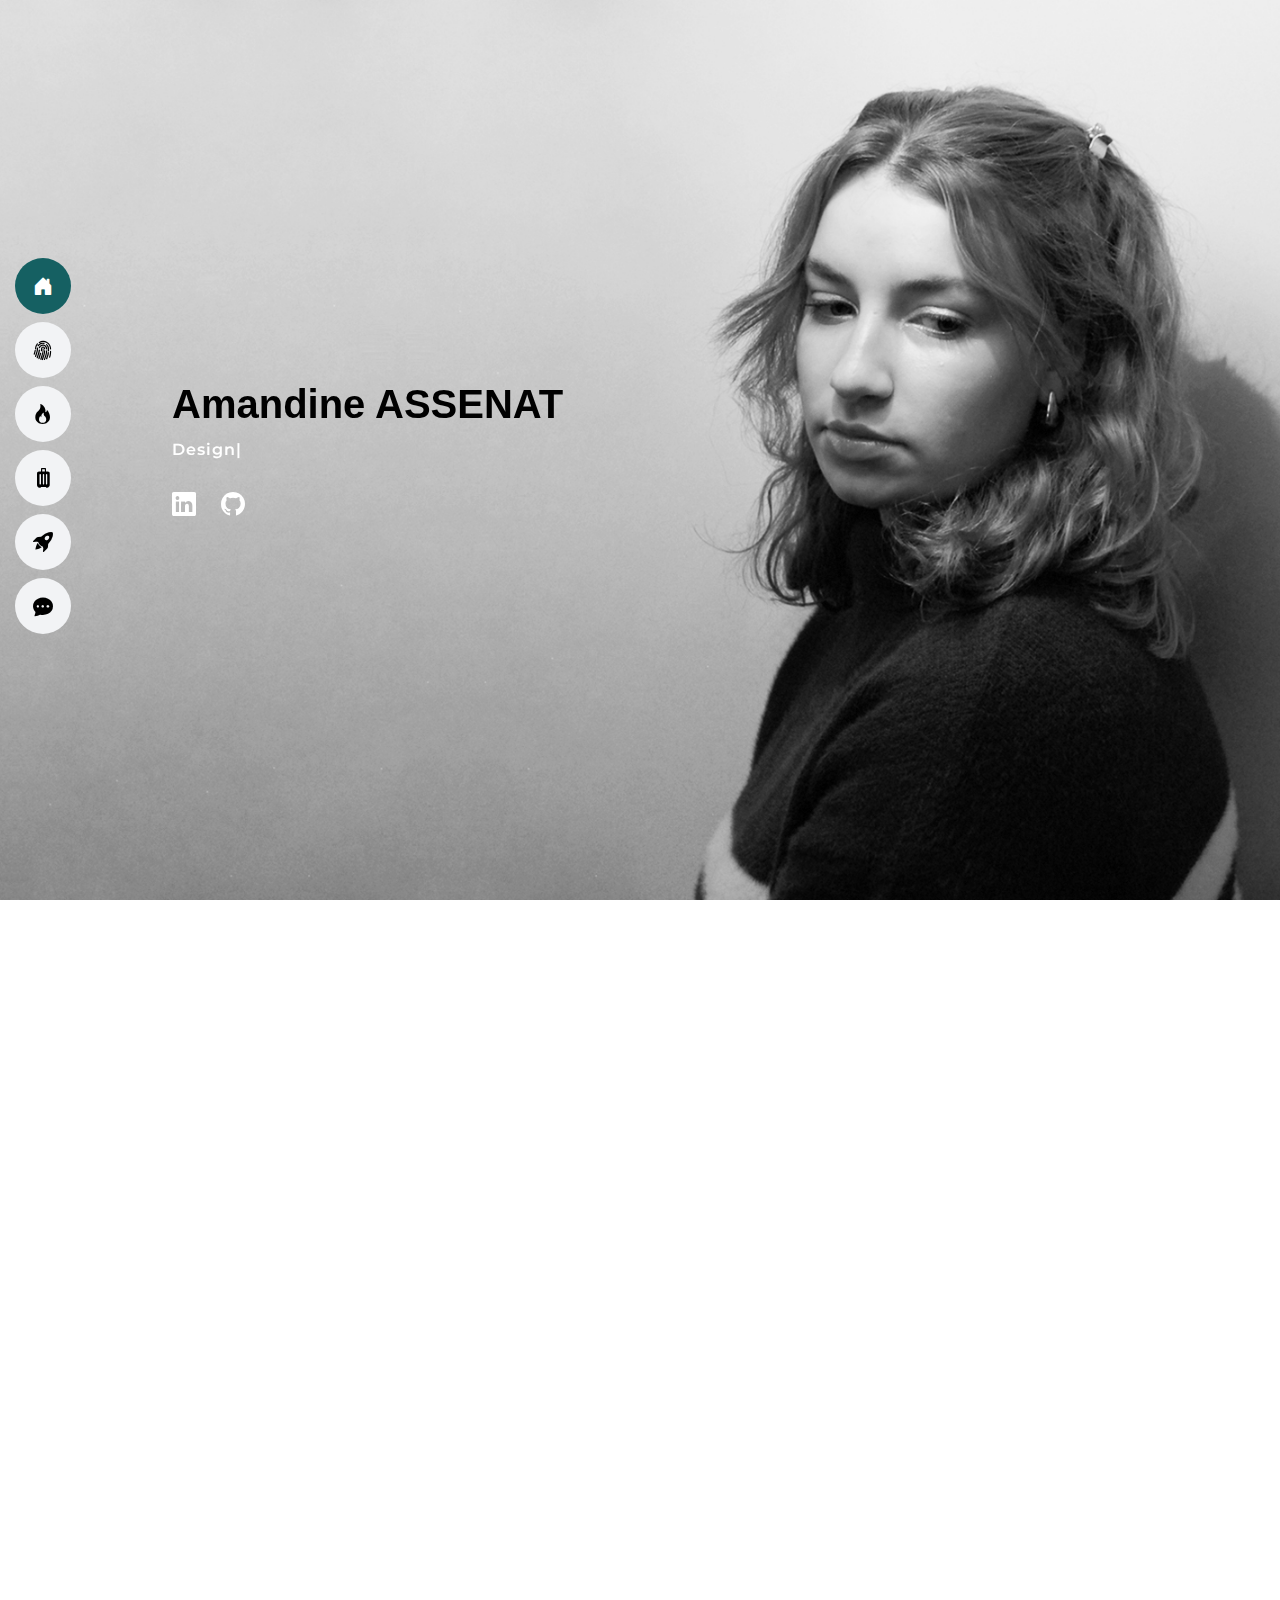
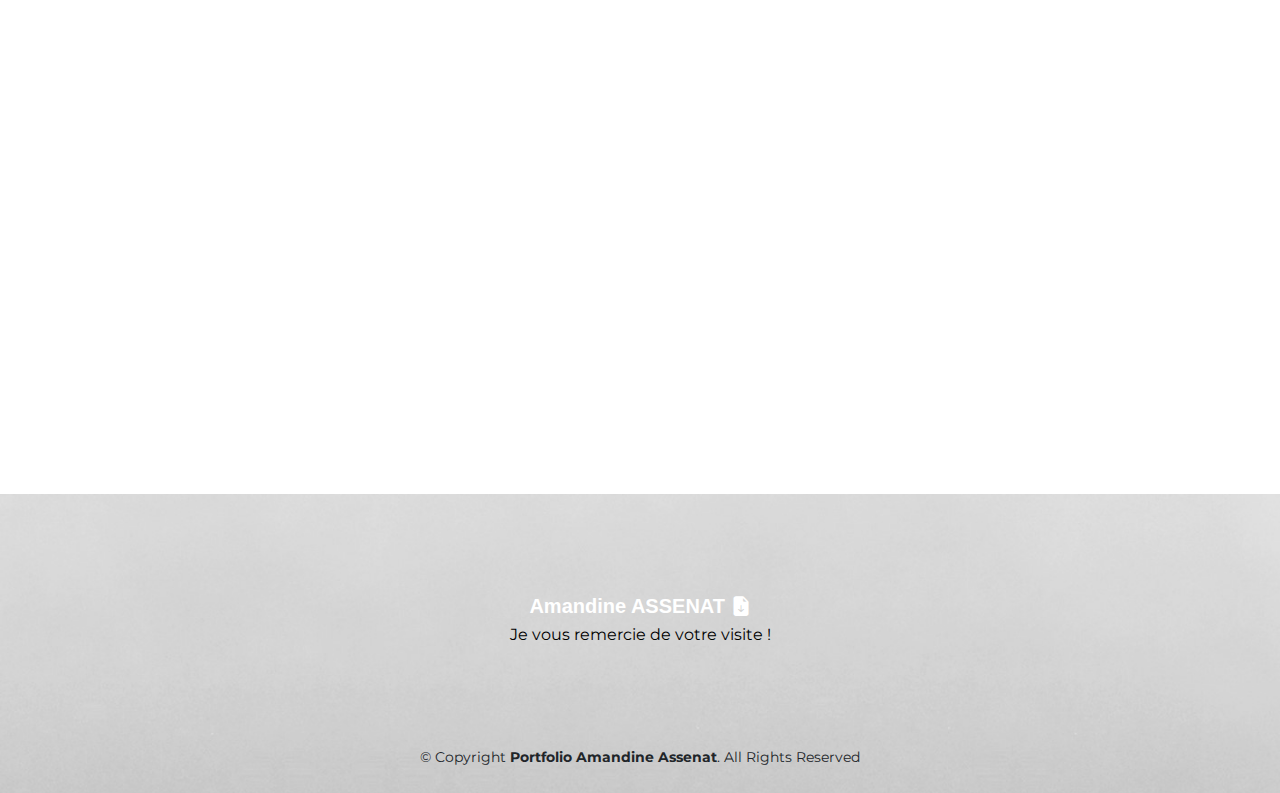
==== commit b5ff52a2: "my portfolio" ====
--- a/MyResume/index.html
+++ b/MyResume/index.html
@@ -29,10 +29,13 @@
 
 
   <!-- Vendor CSS Files -->
+  <!-- Vendor CSS Files -->
   <link href="assets/vendor/aos/aos.css" rel="stylesheet">
   <link href="assets/vendor/bootstrap/css/bootstrap.min.css" rel="stylesheet">
   <link href="assets/vendor/bootstrap-icons/bootstrap-icons.css" rel="stylesheet">
-
+  <link href="assets/vendor/boxicons/css/boxicons.min.css" rel="stylesheet">
+  <link href="assets/vendor/glightbox/css/glightbox.min.css" rel="stylesheet">
+  <link href="assets/vendor/swiper/swiper-bundle.min.css" rel="stylesheet">
   <!-- Template Main CSS File -->
   <link href="assets/css/style.css" rel="stylesheet">
 </head>
